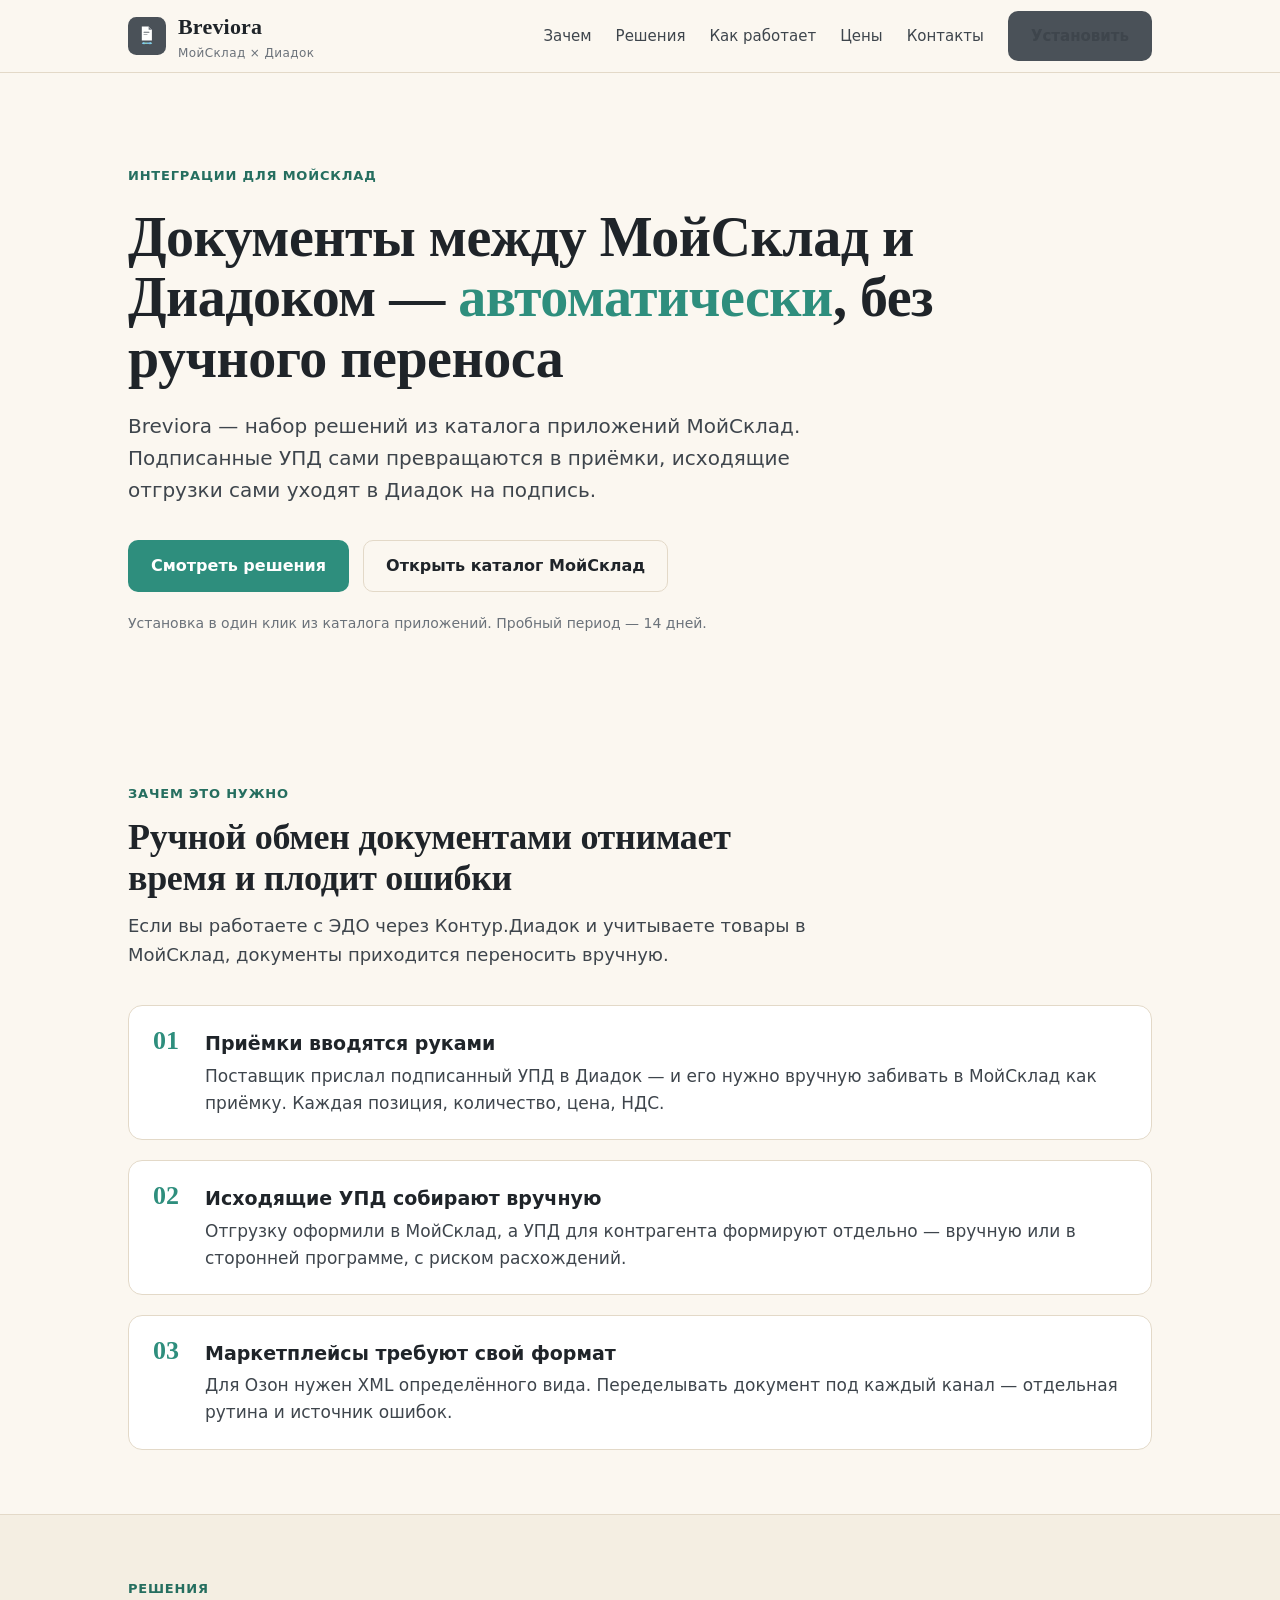
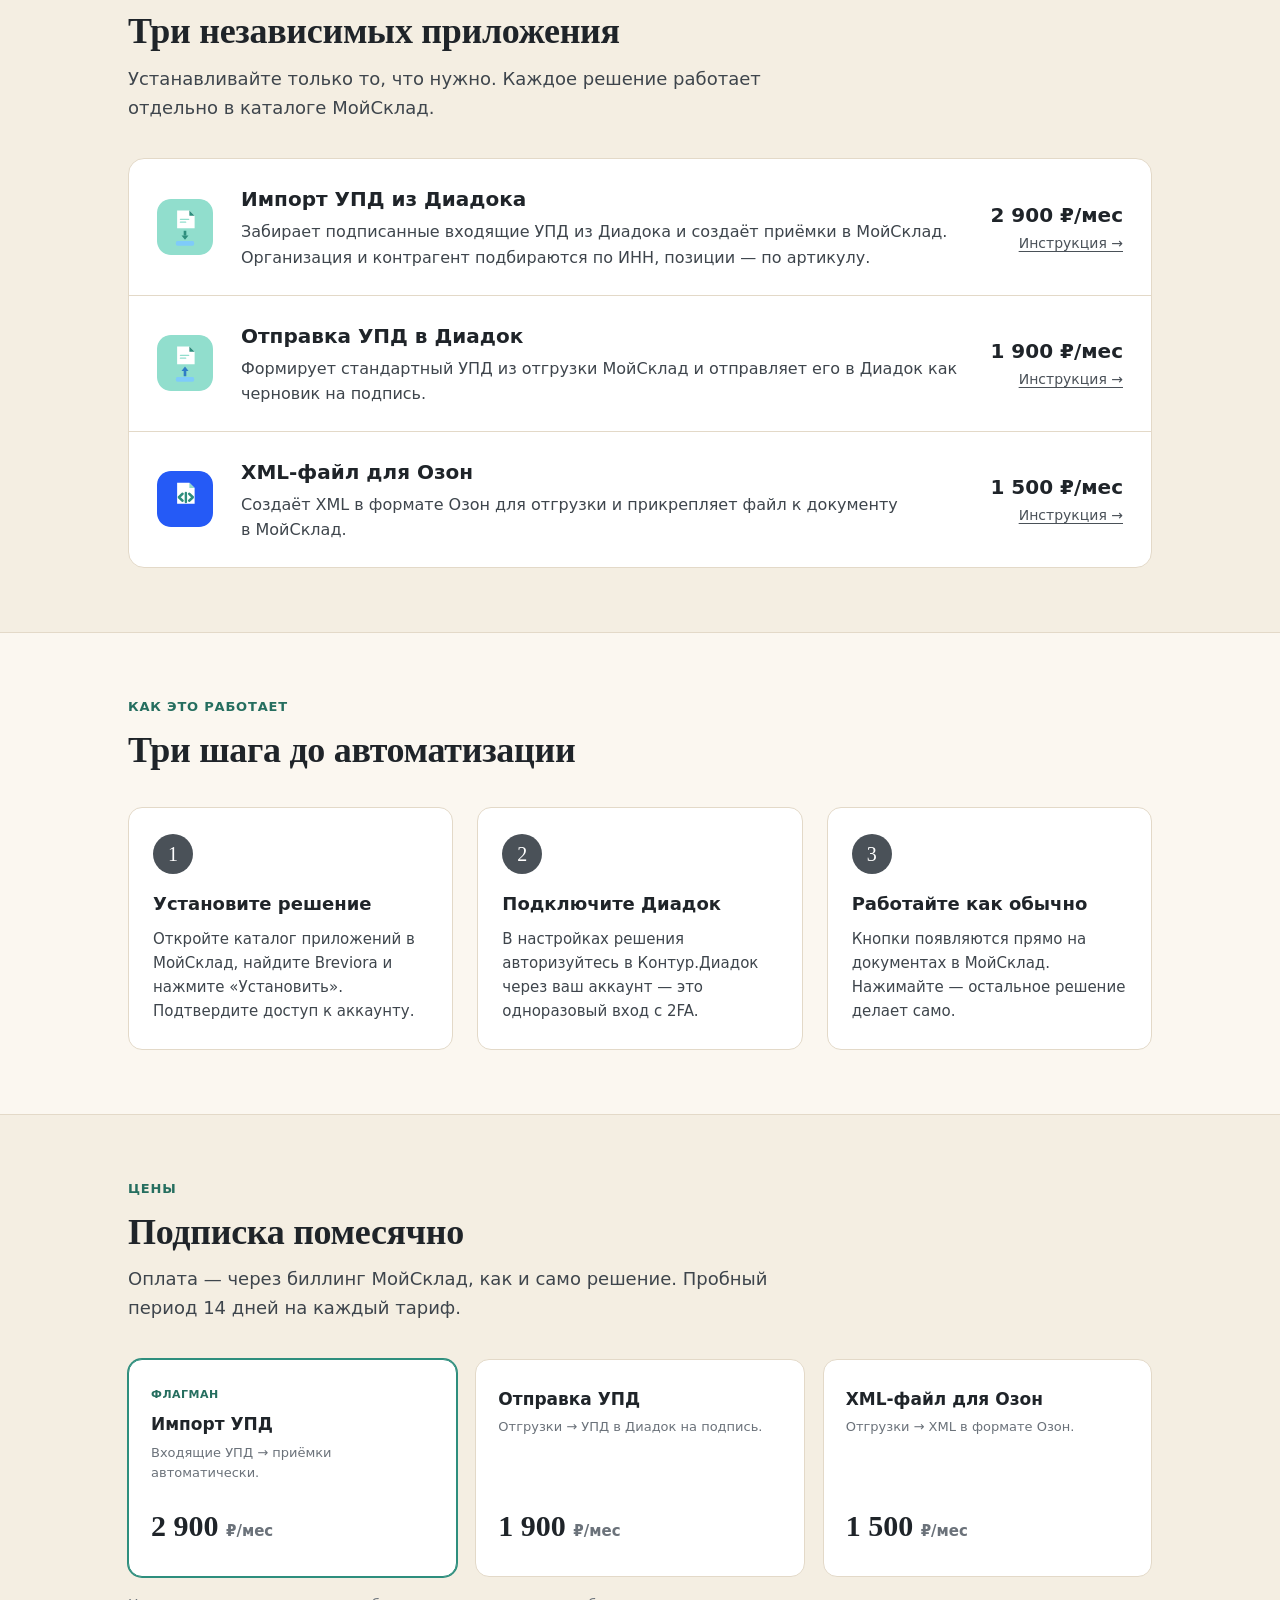
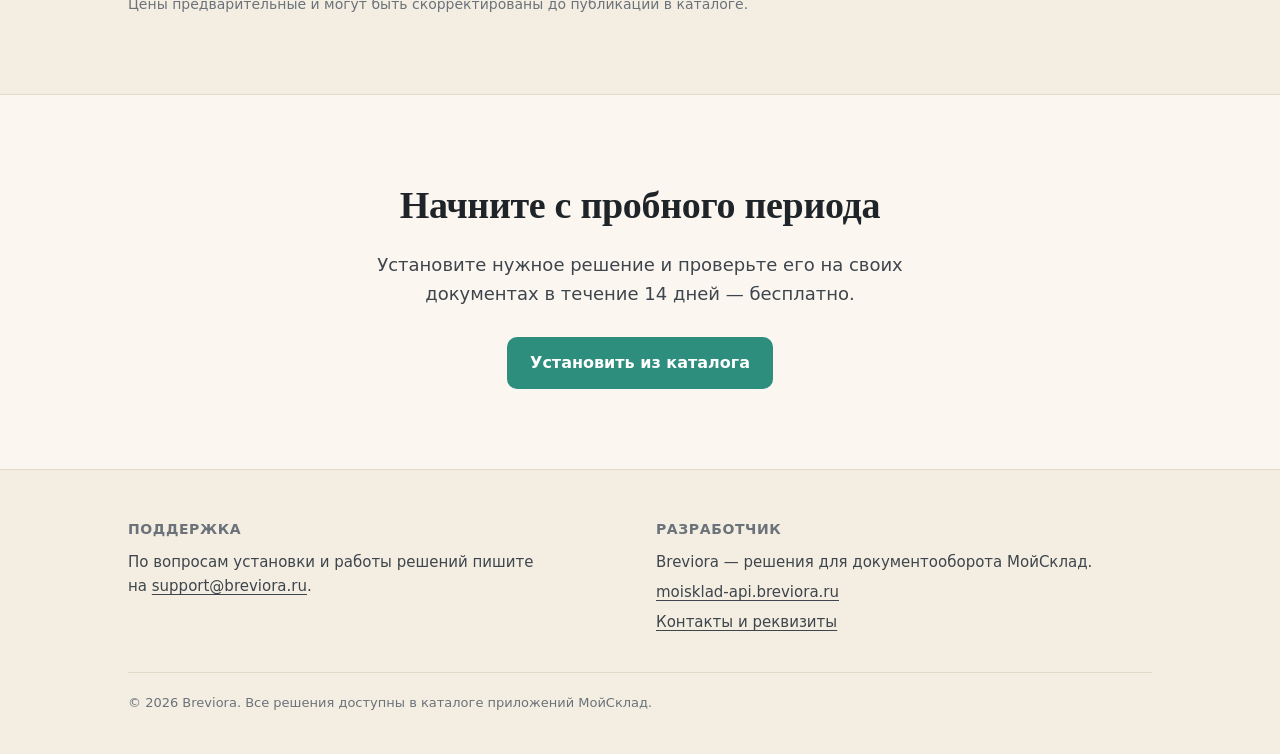
==== index.html @ 0f3a480b "Add requisites page and link from main site Single-page Breviora site gains /requisites.html with fu" ====
<!DOCTYPE html>
<html lang="ru">
<head>
  <meta charset="UTF-8">
  <meta name="viewport" content="width=device-width, initial-scale=1.0">
  <title>Breviora — обмен документами между МойСклад и Диадок</title>
  <meta name="description" content="Breviora автоматизирует обмен документами между МойСклад и Контур.Диадок: импорт УПД из Диадока, отправка УПД на подпись, формирование XML-файлов для Озон.">
  <link rel="stylesheet" href="styles.css">
  <link rel="icon" href="assets/brand/breviora-mark.svg" type="image/svg+xml">
</head>
<body>

<header class="site">
  <div class="wrap">
    <a class="brand" href="/">
      <img src="assets/brand/breviora-mark.svg" alt="Breviora">
      <span>
        <span class="name">Breviora</span>
        <span class="sub">МойСклад × Диадок</span>
      </span>
    </a>
    <nav class="site">
      <a href="#problem">Зачем</a>
      <a href="#solutions">Решения</a>
      <a href="#how">Как работает</a>
      <a href="#pricing">Цены</a>
      <a href="requisites.html">Контакты</a>
      <a class="btn btn-primary" href="#install">Установить</a>
    </nav>
  </div>
</header>

<section class="hero">
  <div class="wrap">
    <span class="eyebrow">Интеграции для МойСклад</span>
    <h1>Документы между МойСклад и Диадоком — <em>автоматически</em>, без ручного переноса</h1>
    <p class="lede">Breviora — набор решений из каталога приложений МойСклад. Подписанные УПД сами превращаются в приёмки, исходящие отгрузки сами уходят в Диадок на подпись.</p>
    <div class="actions">
      <a class="btn btn-accent" href="#solutions">Смотреть решения</a>
      <a class="btn btn-ghost" href="https://online.moysklad.ru/app/">Открыть каталог МойСклад</a>
    </div>
    <p class="note">Установка в один клик из каталога приложений. Пробный период — 14 дней.</p>
  </div>
</section>

<section id="problem">
  <div class="wrap">
    <div class="section-head">
      <div class="kicker">Зачем это нужно</div>
      <h2>Ручной обмен документами отнимает время и плодит ошибки</h2>
      <p>Если вы работаете с ЭДО через Контур.Диадок и учитываете товары в МойСклад, документы приходится переносить вручную.</p>
    </div>
    <div class="problem-list">
      <div class="item">
        <div class="num">01</div>
        <div>
          <h3>Приёмки вводятся руками</h3>
          <p>Поставщик прислал подписанный УПД в Диадок — и его нужно вручную забивать в МойСклад как приёмку. Каждая позиция, количество, цена, НДС.</p>
        </div>
      </div>
      <div class="item">
        <div class="num">02</div>
        <div>
          <h3>Исходящие УПД собирают вручную</h3>
          <p>Отгрузку оформили в МойСклад, а УПД для контрагента формируют отдельно — вручную или в сторонней программе, с риском расхождений.</p>
        </div>
      </div>
      <div class="item">
        <div class="num">03</div>
        <div>
          <h3>Маркетплейсы требуют свой формат</h3>
          <p>Для Озон нужен XML определённого вида. Переделывать документ под каждый канал — отдельная рутина и источник ошибок.</p>
        </div>
      </div>
    </div>
  </div>
</section>

<section class="alt" id="solutions">
  <div class="wrap">
    <div class="section-head">
      <div class="kicker">Решения</div>
      <h2>Три независимых приложения</h2>
      <p>Устанавливайте только то, что нужно. Каждое решение работает отдельно в каталоге МойСклад.</p>
    </div>
    <div class="solutions">
      <div class="solution">
        <div class="glyph"><img src="assets/brand/icon-import.svg" alt=""></div>
        <div class="body">
          <h3>Импорт УПД из Диадока</h3>
          <p>Забирает подписанные входящие УПД из Диадока и создаёт приёмки в МойСклад. Организация и контрагент подбираются по ИНН, позиции — по артикулу.</p>
        </div>
        <div class="price"><strong>2 900 ₽/мес</strong><a href="instructions/import.html">Инструкция →</a></div>
      </div>
      <div class="solution">
        <div class="glyph"><img src="assets/brand/icon-push.svg" alt=""></div>
        <div class="body">
          <h3>Отправка УПД в Диадок</h3>
          <p>Формирует стандартный УПД из отгрузки МойСклад и отправляет его в Диадок как черновик на подпись.</p>
        </div>
        <div class="price"><strong>1 900 ₽/мес</strong><a href="instructions/push.html">Инструкция →</a></div>
      </div>
      <div class="solution">
        <div class="glyph"><img src="assets/brand/icon-xml.svg" alt=""></div>
        <div class="body">
          <h3>XML-файл для Озон</h3>
          <p>Создаёт XML в формате Озон для отгрузки и прикрепляет файл к документу в МойСклад.</p>
        </div>
        <div class="price"><strong>1 500 ₽/мес</strong><a href="instructions/xml.html">Инструкция →</a></div>
      </div>
    </div>
  </div>
</section>

<section id="how">
  <div class="wrap">
    <div class="section-head">
      <div class="kicker">Как это работает</div>
      <h2>Три шага до автоматизации</h2>
    </div>
    <div class="steps">
      <div class="step">
        <span class="n">1</span>
        <h3>Установите решение</h3>
        <p>Откройте каталог приложений в МойСклад, найдите Breviora и нажмите «Установить». Подтвердите доступ к аккаунту.</p>
      </div>
      <div class="step">
        <span class="n">2</span>
        <h3>Подключите Диадок</h3>
        <p>В настройках решения авторизуйтесь в Контур.Диадок через ваш аккаунт — это одноразовый вход с 2FA.</p>
      </div>
      <div class="step">
        <span class="n">3</span>
        <h3>Работайте как обычно</h3>
        <p>Кнопки появляются прямо на документах в МойСклад. Нажимайте — остальное решение делает само.</p>
      </div>
    </div>
  </div>
</section>

<section class="alt" id="pricing">
  <div class="wrap">
    <div class="section-head">
      <div class="kicker">Цены</div>
      <h2>Подписка помесячно</h2>
      <p>Оплата — через биллинг МойСклад, как и само решение. Пробный период 14 дней на каждый тариф.</p>
    </div>
    <div class="pricing">
      <div class="plan highlight">
        <span class="flag">Флагман</span>
        <div class="pname">Импорт УПД</div>
        <p class="pdesc">Входящие УПД → приёмки автоматически.</p>
        <div class="pcost">2 900 <span>₽/мес</span></div>
      </div>
      <div class="plan">
        <div class="pname">Отправка УПД</div>
        <p class="pdesc">Отгрузки → УПД в Диадок на подпись.</p>
        <div class="pcost">1 900 <span>₽/мес</span></div>
      </div>
      <div class="plan">
        <div class="pname">XML-файл для Озон</div>
        <p class="pdesc">Отгрузки → XML в формате Озон.</p>
        <div class="pcost">1 500 <span>₽/мес</span></div>
      </div>
    </div>
    <p class="pricing-note">Цены предварительные и могут быть скорректированы до публикации в каталоге.</p>
  </div>
</section>

<section class="cta" id="install">
  <div class="wrap">
    <h2>Начните с пробного периода</h2>
    <p>Установите нужное решение и проверьте его на своих документах в течение 14 дней — бесплатно.</p>
    <a class="btn btn-accent" href="https://online.moysklad.ru/app/">Установить из каталога</a>
  </div>
</section>

<footer class="site">
  <div class="wrap">
    <div>
      <h4>Поддержка</h4>
      <p>По вопросам установки и работы решений пишите на <a href="mailto:support@breviora.ru">support@breviora.ru</a>.</p>
    </div>
    <div>
      <h4>Разработчик</h4>
      <p>Breviora — решения для документооборота МойСклад.</p>
      <p><a href="https://moisklad-api.breviora.ru">moisklad-api.breviora.ru</a></p>
      <p><a href="requisites.html">Контакты и реквизиты</a></p>
    </div>
    <div class="copyright">© 2026 Breviora. Все решения доступны в каталоге приложений МойСклад.</div>
  </div>
</footer>

</body>
</html>
---- styles.css ----
:root {
  --paper: #FBF7F0;
  --paper-2: #F4EEE2;
  --ink: #1F2429;
  --ink-soft: #3E454C;
  --muted: #6B727A;
  --brand: #4A5158;
  --brand-dark: #33383E;
  --accent: #2E8E7D;
  --accent-dark: #256E5F;
  --border: #E3D9C8;
  --white: #FFFFFF;

  --font-display: "Iowan Old Style", "Source Serif 4", Georgia, "Times New Roman", serif;
  --font-body: -apple-system, BlinkMacSystemFont, "Segoe UI", "Inter", system-ui, sans-serif;

  --maxw: 1080px;
}

* { box-sizing: border-box; }

html { scroll-behavior: smooth; }

body {
  margin: 0;
  background: var(--paper);
  color: var(--ink);
  font-family: var(--font-body);
  font-size: 17px;
  line-height: 1.6;
  -webkit-font-smoothing: antialiased;
  text-wrap: pretty;
}

a { color: var(--brand); text-decoration-thickness: 1px; text-underline-offset: 3px; }
a:hover { color: var(--brand-dark); }

.wrap { max-width: var(--maxw); margin: 0 auto; padding: 0 28px; }

/* ---------- header ---------- */
header.site {
  border-bottom: 1px solid var(--border);
  background: var(--paper);
  position: sticky; top: 0; z-index: 10;
}
header.site .wrap {
  display: flex; align-items: center; justify-content: space-between;
  height: 72px;
}
.brand { display: flex; align-items: center; gap: 12px; text-decoration: none; color: var(--ink); }
.brand img { width: 38px; height: 38px; }
.brand .name { font-family: var(--font-display); font-size: 22px; font-weight: 600; letter-spacing: 0.2px; }
.brand .sub { display: block; font-family: var(--font-body); font-size: 12px; color: var(--muted); letter-spacing: 0.4px; }
nav.site { display: flex; align-items: center; gap: 24px; }
nav.site a { color: var(--ink-soft); text-decoration: none; font-size: 15px; }
nav.site a:hover { color: var(--brand); }

/* ---------- buttons ---------- */
.btn {
  display: inline-flex; align-items: center; gap: 8px;
  padding: 12px 22px; border-radius: 10px;
  font-size: 16px; font-weight: 600; text-decoration: none; cursor: pointer;
  border: 1px solid transparent; transition: background 0.15s, color 0.15s, border-color 0.15s;
}
.btn-primary { background: var(--brand); color: #fff; }
.btn-primary:hover { background: var(--brand-dark); color: #fff; }
.btn-ghost { background: transparent; color: var(--ink); border-color: var(--border); }
.btn-ghost:hover { border-color: var(--brand); color: var(--brand); }
.btn-accent { background: var(--accent); color: #fff; }
.btn-accent:hover { background: var(--accent-dark); color: #fff; }

/* ---------- hero ---------- */
.hero { padding: 88px 0 72px; }
.hero .eyebrow {
  display: inline-block; font-size: 13px; font-weight: 600; letter-spacing: 0.8px;
  text-transform: uppercase; color: var(--accent-dark); margin-bottom: 20px;
}
.hero h1 {
  font-family: var(--font-display); font-size: 56px; line-height: 1.08;
  font-weight: 600; margin: 0 0 22px; max-width: 15em; letter-spacing: -0.5px;
}
.hero h1 em { font-style: normal; color: var(--accent); }
.hero .lede { font-size: 20px; color: var(--ink-soft); max-width: 34em; margin: 0 0 34px; }
.hero .actions { display: flex; gap: 14px; flex-wrap: wrap; }
.hero .note { margin-top: 20px; font-size: 14px; color: var(--muted); }

/* ---------- section scaffolding ---------- */
section { padding: 64px 0; }
section.alt { background: var(--paper-2); border-top: 1px solid var(--border); border-bottom: 1px solid var(--border); }
.section-head { max-width: 40em; margin-bottom: 36px; }
.kicker {
  font-size: 13px; font-weight: 600; letter-spacing: 0.8px; text-transform: uppercase;
  color: var(--accent-dark); margin-bottom: 12px;
}
.section-head h2 { font-family: var(--font-display); font-size: 36px; line-height: 1.15; font-weight: 600; margin: 0 0 12px; letter-spacing: -0.3px; }
.section-head p { color: var(--ink-soft); font-size: 18px; margin: 0; }

/* ---------- problem list ---------- */
.problem-list { display: grid; gap: 20px; }
.problem-list .item {
  display: flex; gap: 18px; padding: 22px 24px; background: var(--white);
  border: 1px solid var(--border); border-radius: 14px;
}
.problem-list .num {
  font-family: var(--font-display); font-size: 26px; color: var(--accent);
  line-height: 1; min-width: 34px; font-weight: 600;
}
.problem-list h3 { margin: 0 0 4px; font-size: 19px; }
.problem-list p { margin: 0; color: var(--ink-soft); }

/* ---------- solutions ---------- */
.solutions { display: grid; gap: 0; border: 1px solid var(--border); border-radius: 16px; overflow: hidden; background: var(--white); }
.solution {
  display: grid; grid-template-columns: 64px 1fr auto; gap: 20px; align-items: center;
  padding: 24px 28px; border-bottom: 1px solid var(--border);
}
.solution:last-child { border-bottom: none; }
.solution .glyph { width: 56px; height: 56px; }
.solution .glyph img { width: 100%; height: 100%; border-radius: 14px; }
.solution .body h3 { margin: 0 0 4px; font-size: 20px; }
.solution .body p { margin: 0; color: var(--ink-soft); font-size: 16px; }
.solution .price { text-align: right; font-size: 15px; color: var(--muted); white-space: nowrap; }
.solution .price strong { display: block; font-size: 20px; color: var(--ink); }
.solution .price a { font-size: 14px; }

/* ---------- steps ---------- */
.steps { display: grid; grid-template-columns: repeat(3, 1fr); gap: 24px; }
.step { padding: 26px 24px; background: var(--white); border: 1px solid var(--border); border-radius: 14px; }
.step .n { display: inline-flex; width: 40px; height: 40px; align-items: center; justify-content: center; border-radius: 50%; background: var(--brand); color: #fff; font-family: var(--font-display); font-size: 20px; margin-bottom: 16px; }
.step h3 { margin: 0 0 8px; font-size: 18px; }
.step p { margin: 0; color: var(--ink-soft); font-size: 15px; }

/* ---------- pricing ---------- */
.pricing { display: grid; grid-template-columns: repeat(3, 1fr); gap: 18px; }
.plan { padding: 26px 22px; background: var(--white); border: 1px solid var(--border); border-radius: 14px; display: flex; flex-direction: column; }
.plan.highlight { border-color: var(--accent); box-shadow: 0 0 0 1px var(--accent); }
.plan .pname { font-weight: 600; font-size: 17px; margin-bottom: 4px; }
.plan .pdesc { color: var(--muted); font-size: 13px; margin: 0 0 18px; flex: 1; }
.plan .pcost { font-family: var(--font-display); font-size: 30px; font-weight: 600; }
.plan .pcost span { font-size: 15px; color: var(--muted); font-family: var(--font-body); }
.plan .flag { display: inline-block; font-size: 11px; font-weight: 600; color: var(--accent-dark); text-transform: uppercase; letter-spacing: 0.5px; margin-bottom: 8px; }
.pricing-note { margin-top: 16px; font-size: 14px; color: var(--muted); }

/* ---------- cta ---------- */
.cta { text-align: center; padding: 80px 0; }
.cta h2 { font-family: var(--font-display); font-size: 38px; font-weight: 600; margin: 0 0 16px; letter-spacing: -0.3px; }
.cta p { color: var(--ink-soft); font-size: 18px; max-width: 30em; margin: 0 auto 28px; }

/* ---------- footer ---------- */
footer.site { border-top: 1px solid var(--border); padding: 48px 0 40px; background: var(--paper-2); }
footer.site .wrap { display: grid; grid-template-columns: 1fr 1fr; gap: 32px; }
footer.site h4 { margin: 0 0 10px; font-size: 14px; text-transform: uppercase; letter-spacing: 0.6px; color: var(--muted); }
footer.site p { margin: 0 0 6px; font-size: 15px; color: var(--ink-soft); }
footer.site a { color: var(--ink-soft); }
.copyright { grid-column: 1 / -1; border-top: 1px solid var(--border); padding-top: 20px; font-size: 13px; color: var(--muted); }

/* ---------- responsive ---------- */
@media (max-width: 860px) {
  .hero h1 { font-size: 40px; }
  .steps, .pricing { grid-template-columns: 1fr; }
  .solution { grid-template-columns: 52px 1fr; }
  .solution .price { grid-column: 2; text-align: left; }
  footer.site .wrap { grid-template-columns: 1fr; }
  nav.site a:not(.btn) { display: none; }
}
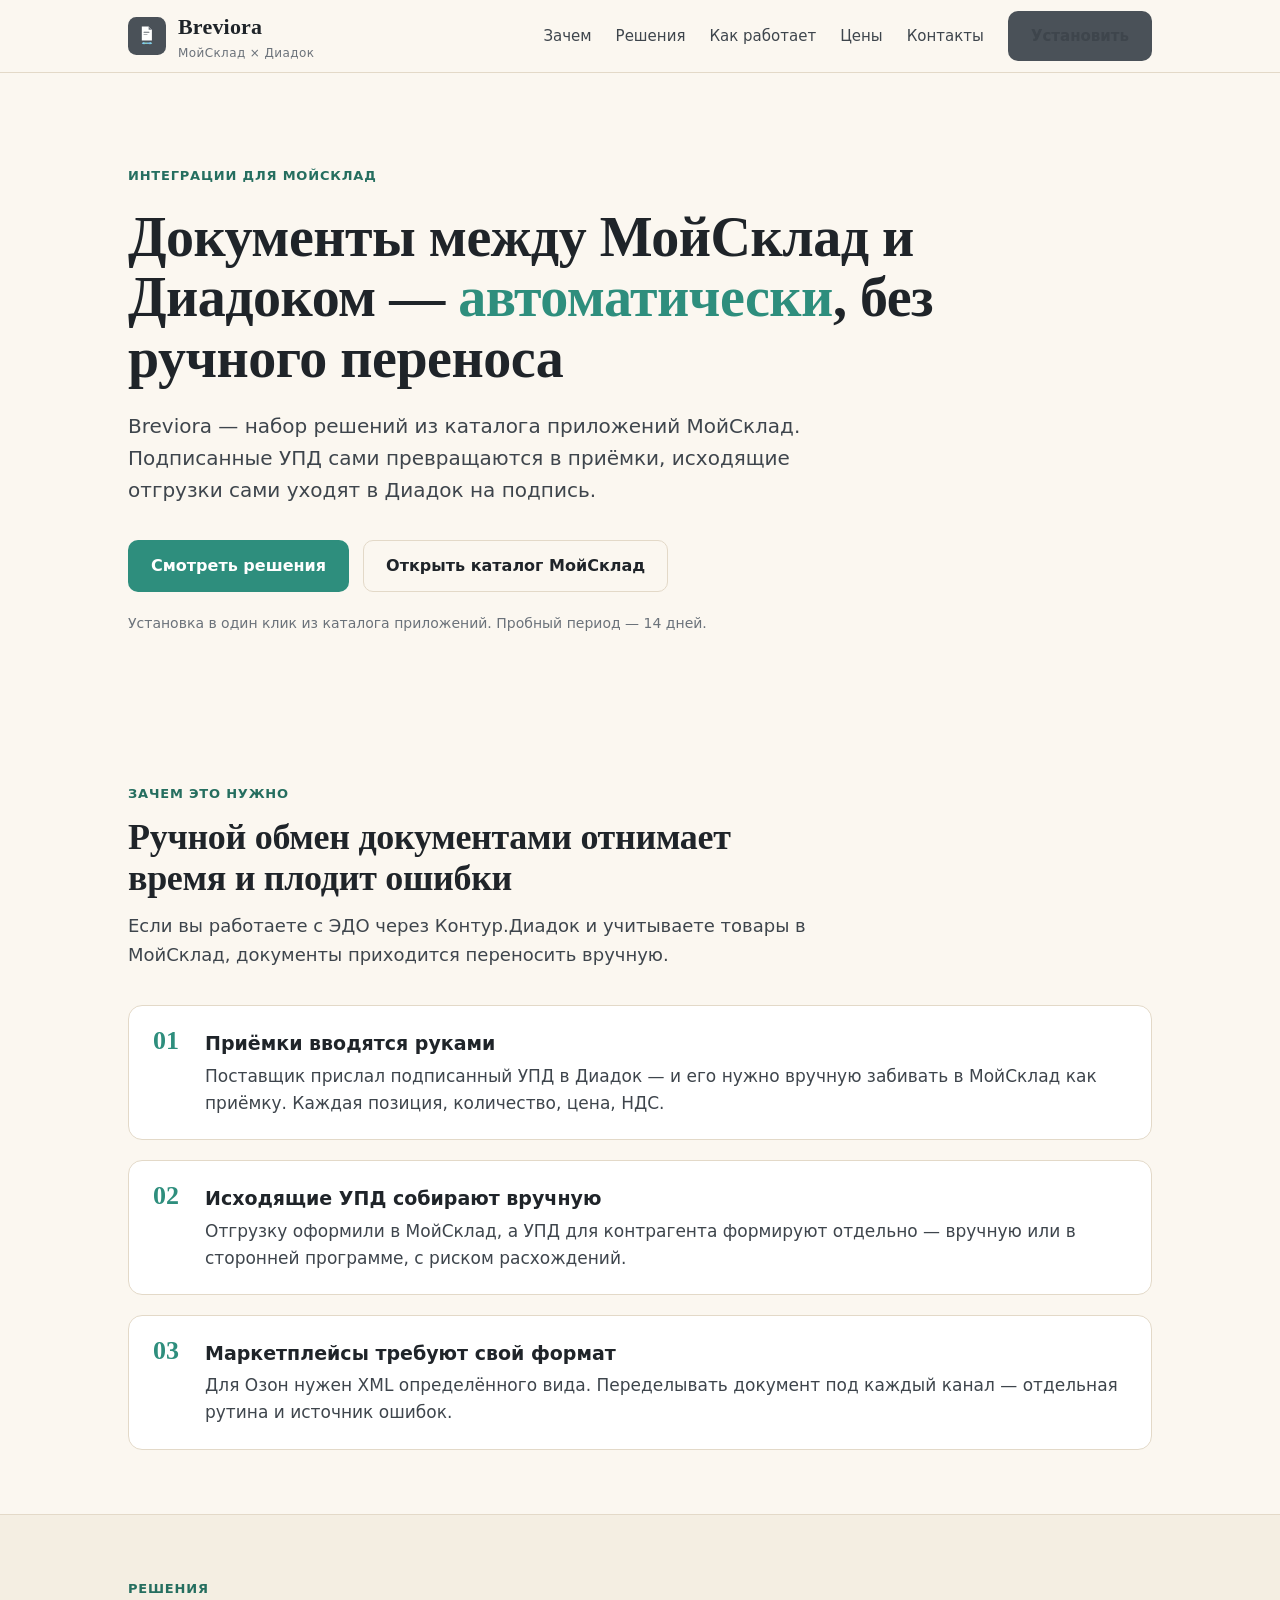
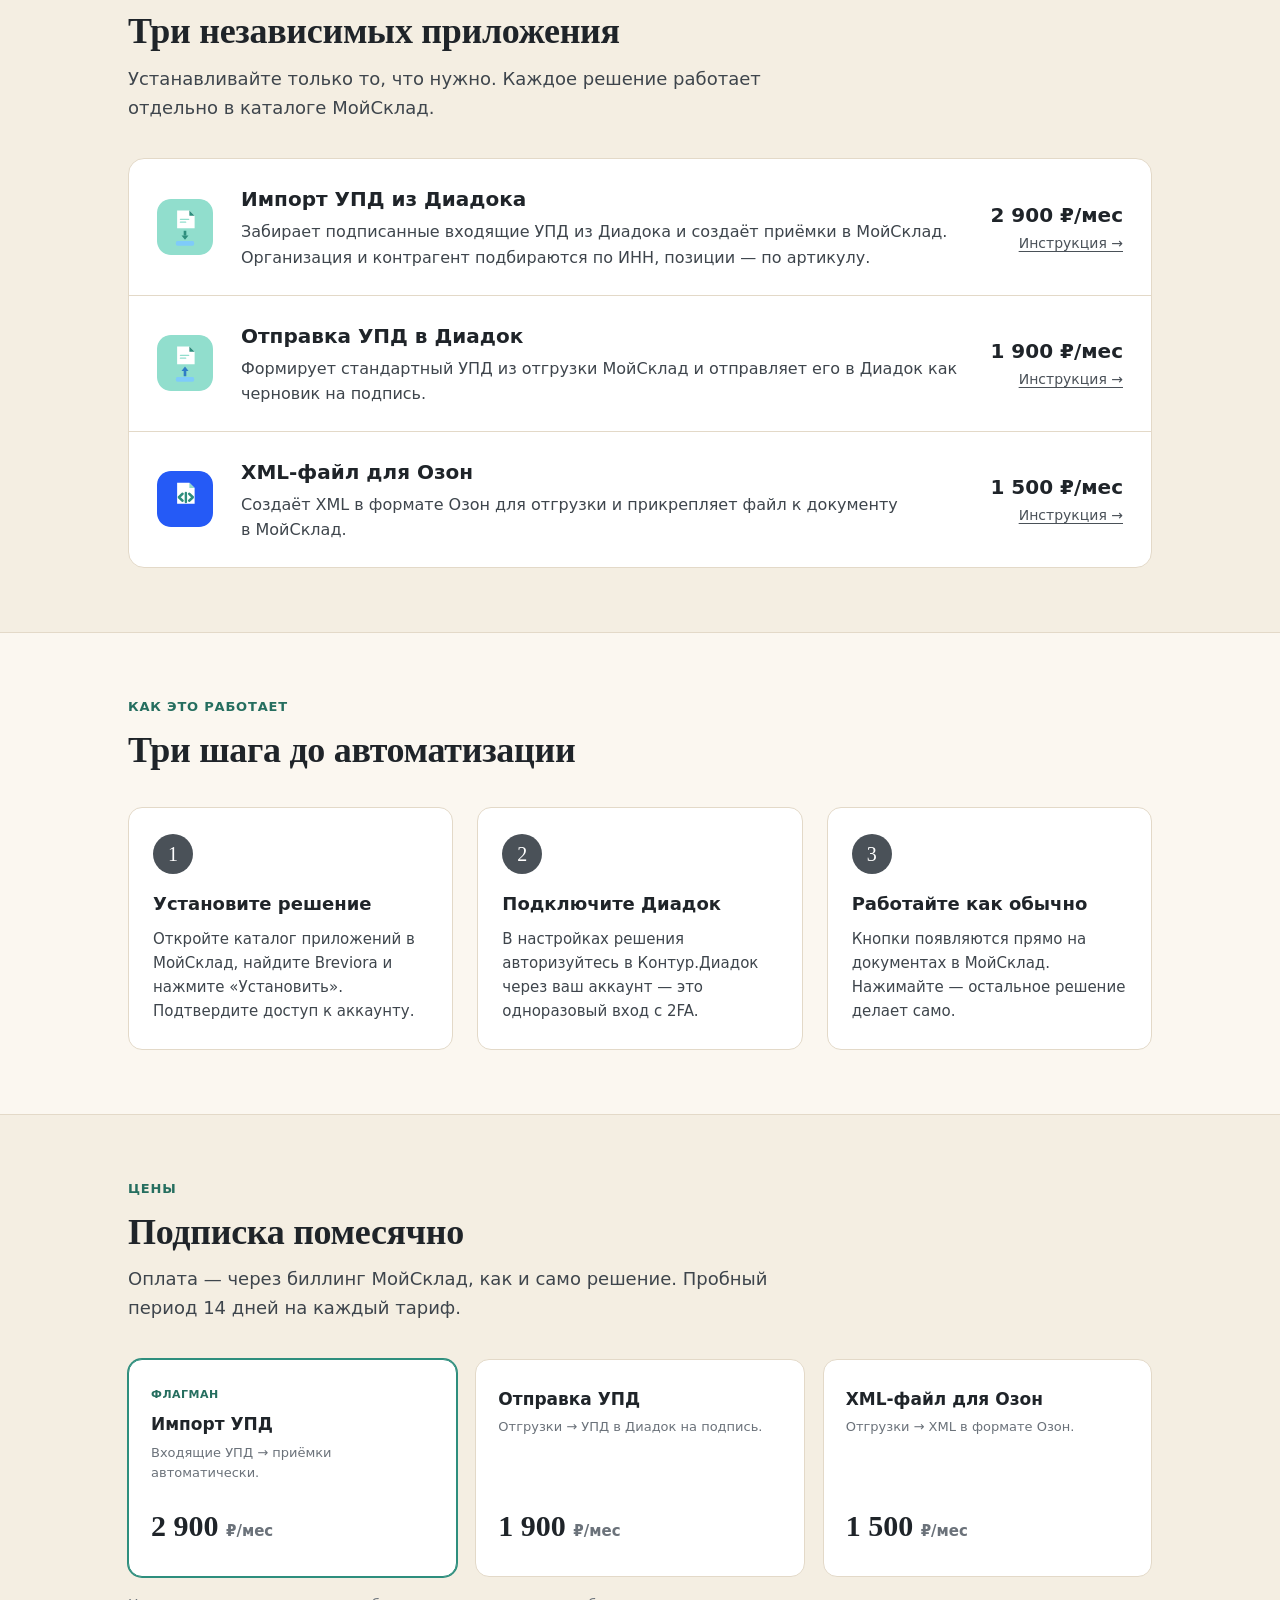
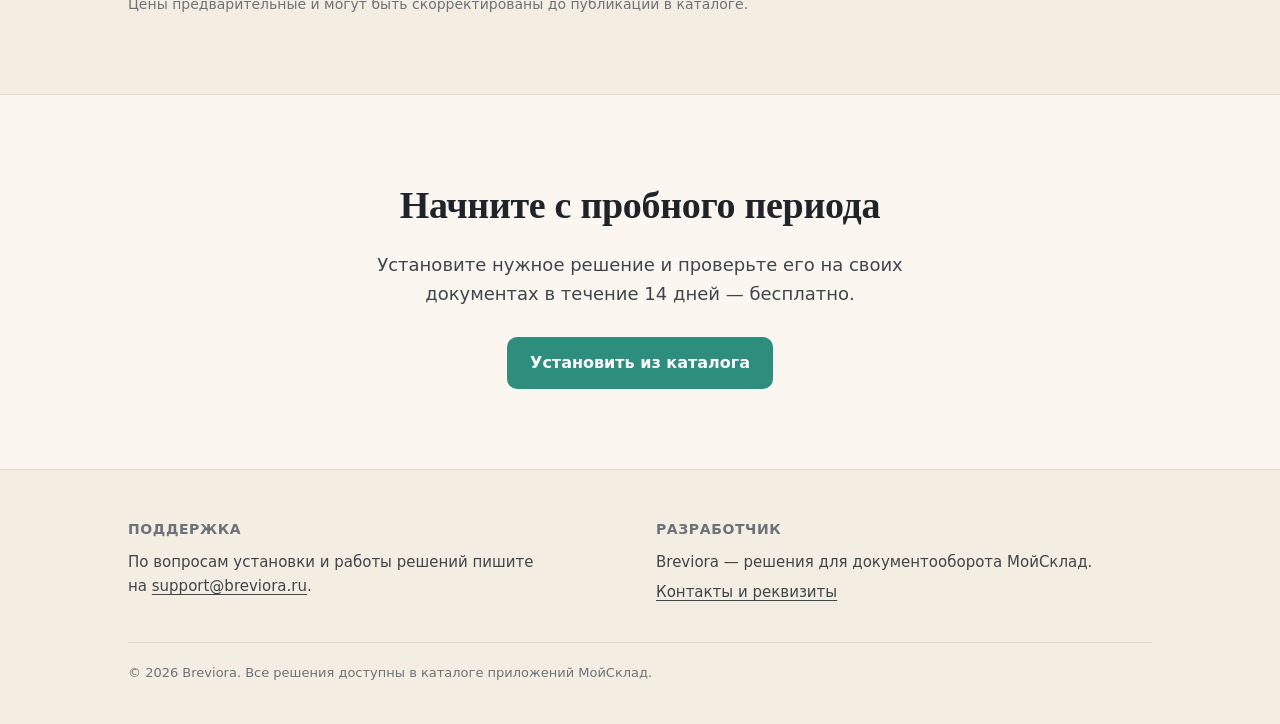
==== commit 6d47c3ec: "Drop moisklad-api.breviora.ru link from footer" ====
--- a/index.html
+++ b/index.html
@@ -184,7 +184,6 @@
     <div>
       <h4>Разработчик</h4>
       <p>Breviora — решения для документооборота МойСклад.</p>
-      <p><a href="https://moisklad-api.breviora.ru">moisklad-api.breviora.ru</a></p>
       <p><a href="requisites.html">Контакты и реквизиты</a></p>
     </div>
     <div class="copyright">© 2026 Breviora. Все решения доступны в каталоге приложений МойСклад.</div>
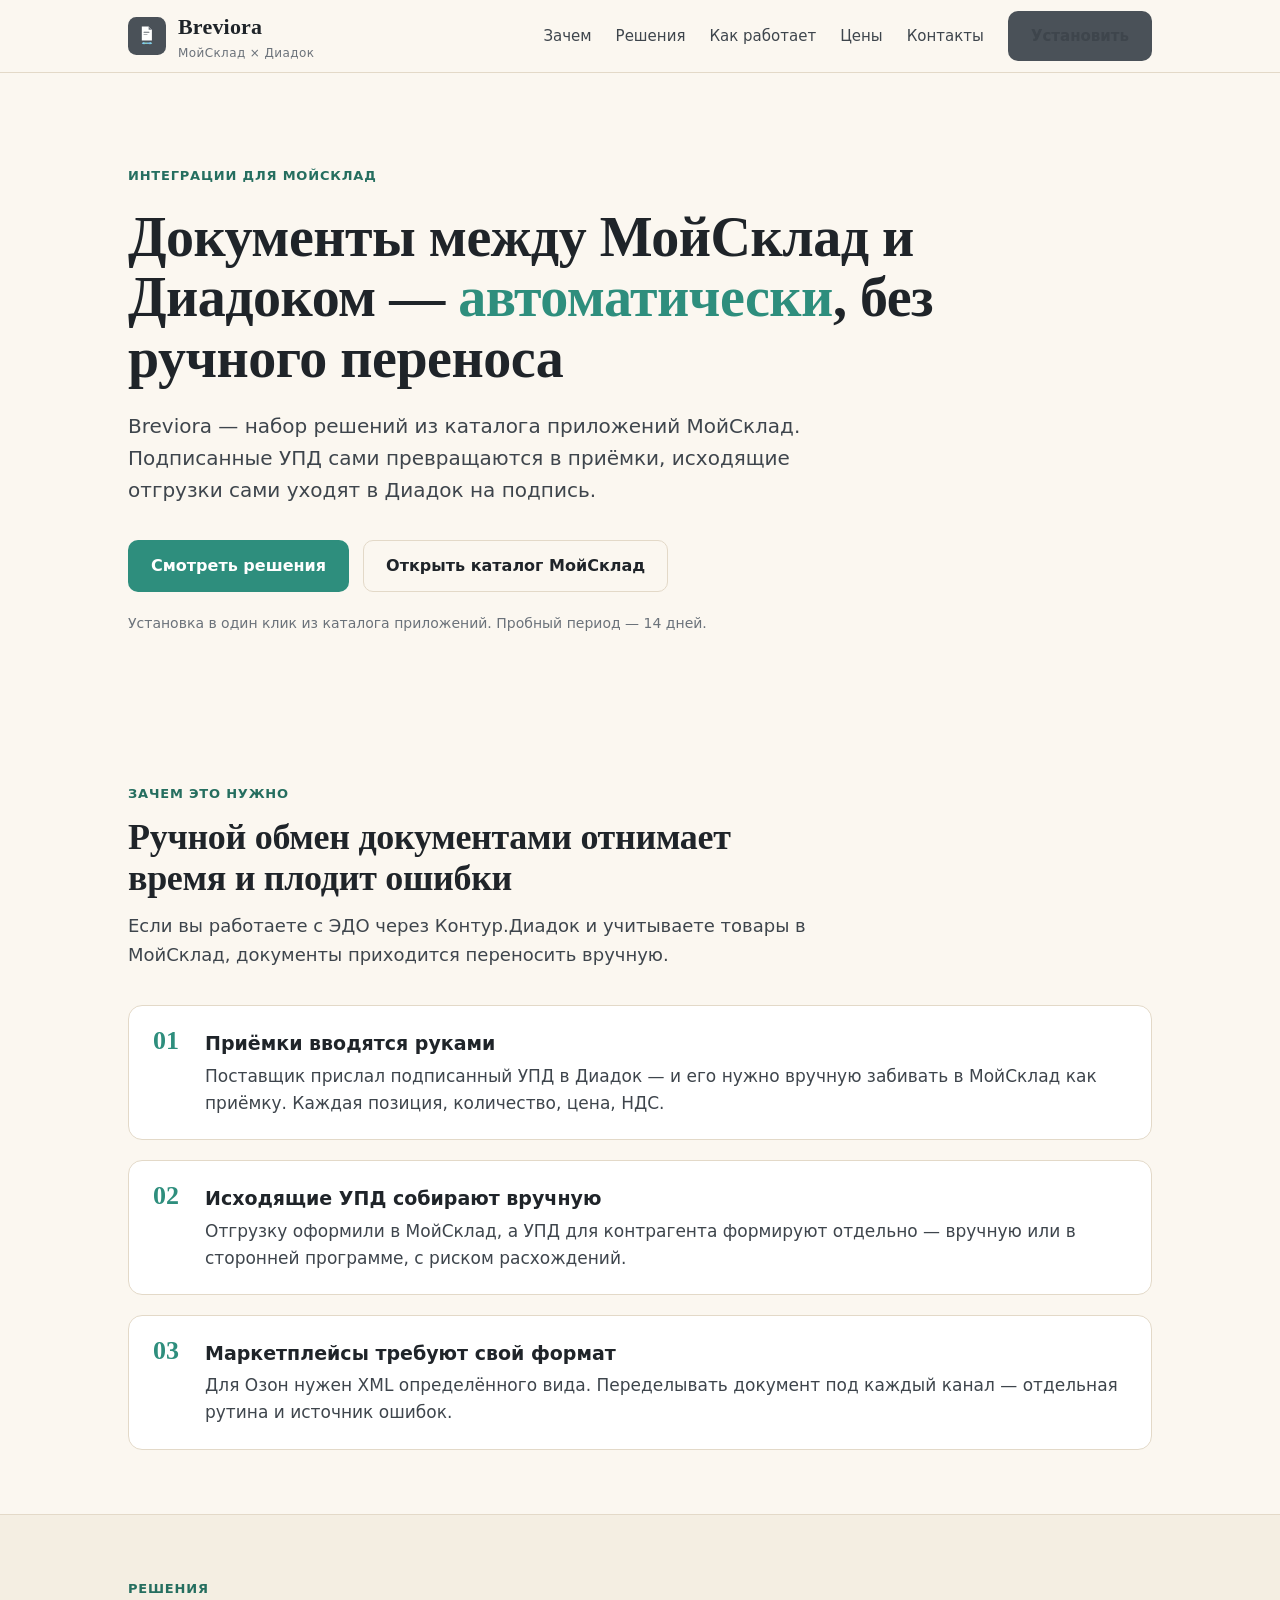
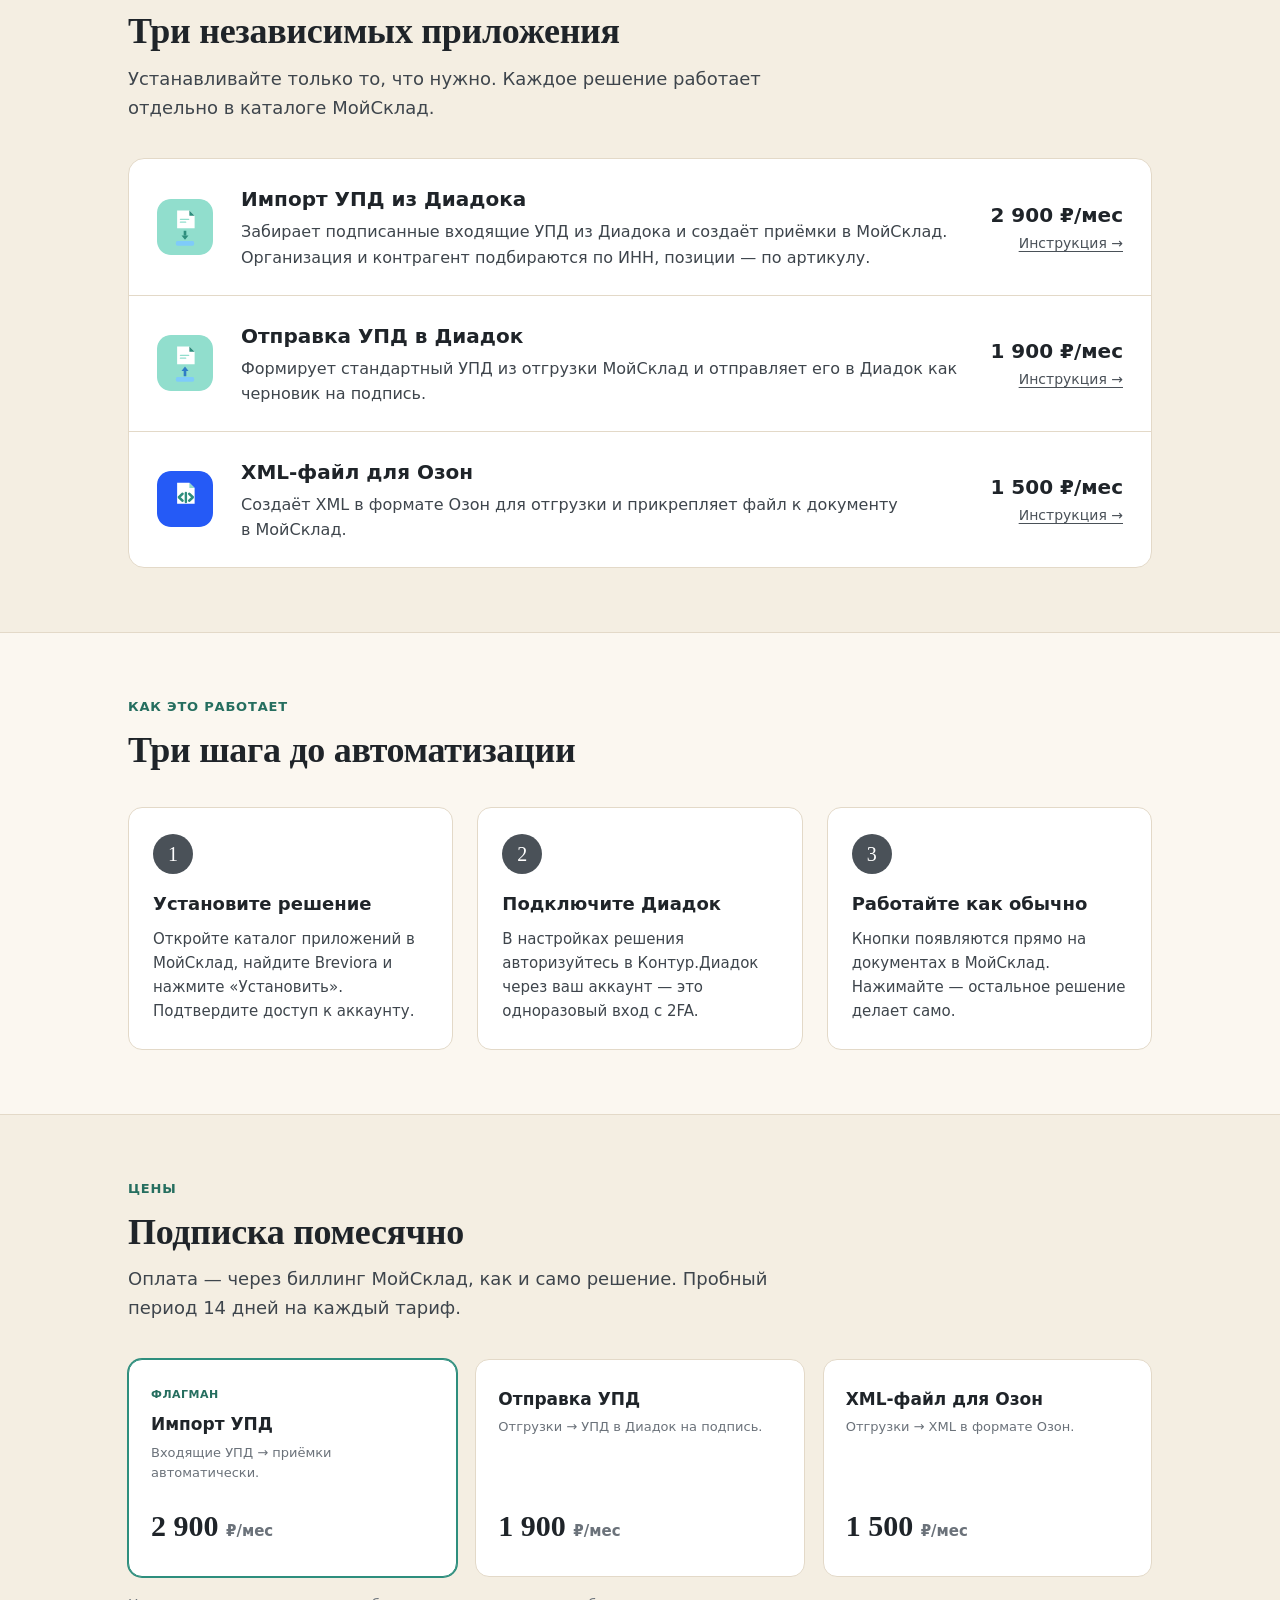
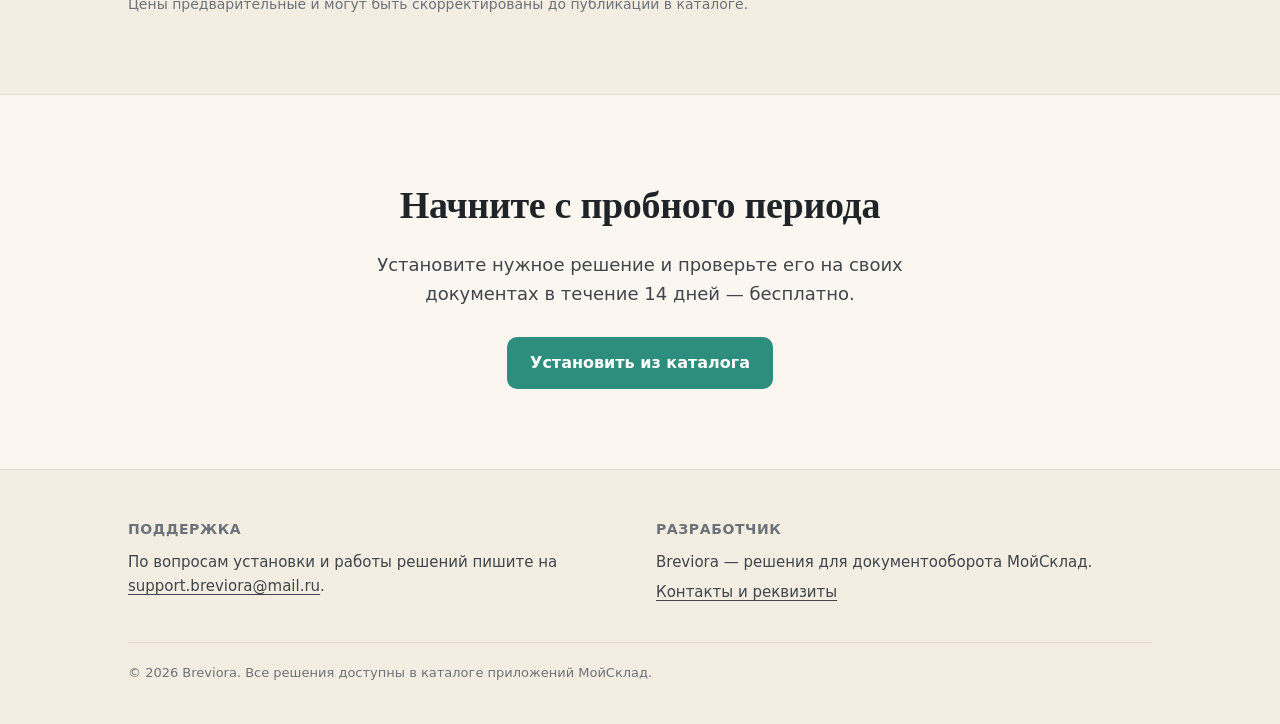
==== commit 97c4d177: "Replace breviora.ru emails with mail.ru addresses" ====
--- a/index.html
+++ b/index.html
@@ -179,7 +179,7 @@
   <div class="wrap">
     <div>
       <h4>Поддержка</h4>
-      <p>По вопросам установки и работы решений пишите на <a href="mailto:support@breviora.ru">support@breviora.ru</a>.</p>
+      <p>По вопросам установки и работы решений пишите на <a href="mailto:support.breviora@mail.ru">support.breviora@mail.ru</a>.</p>
     </div>
     <div>
       <h4>Разработчик</h4>
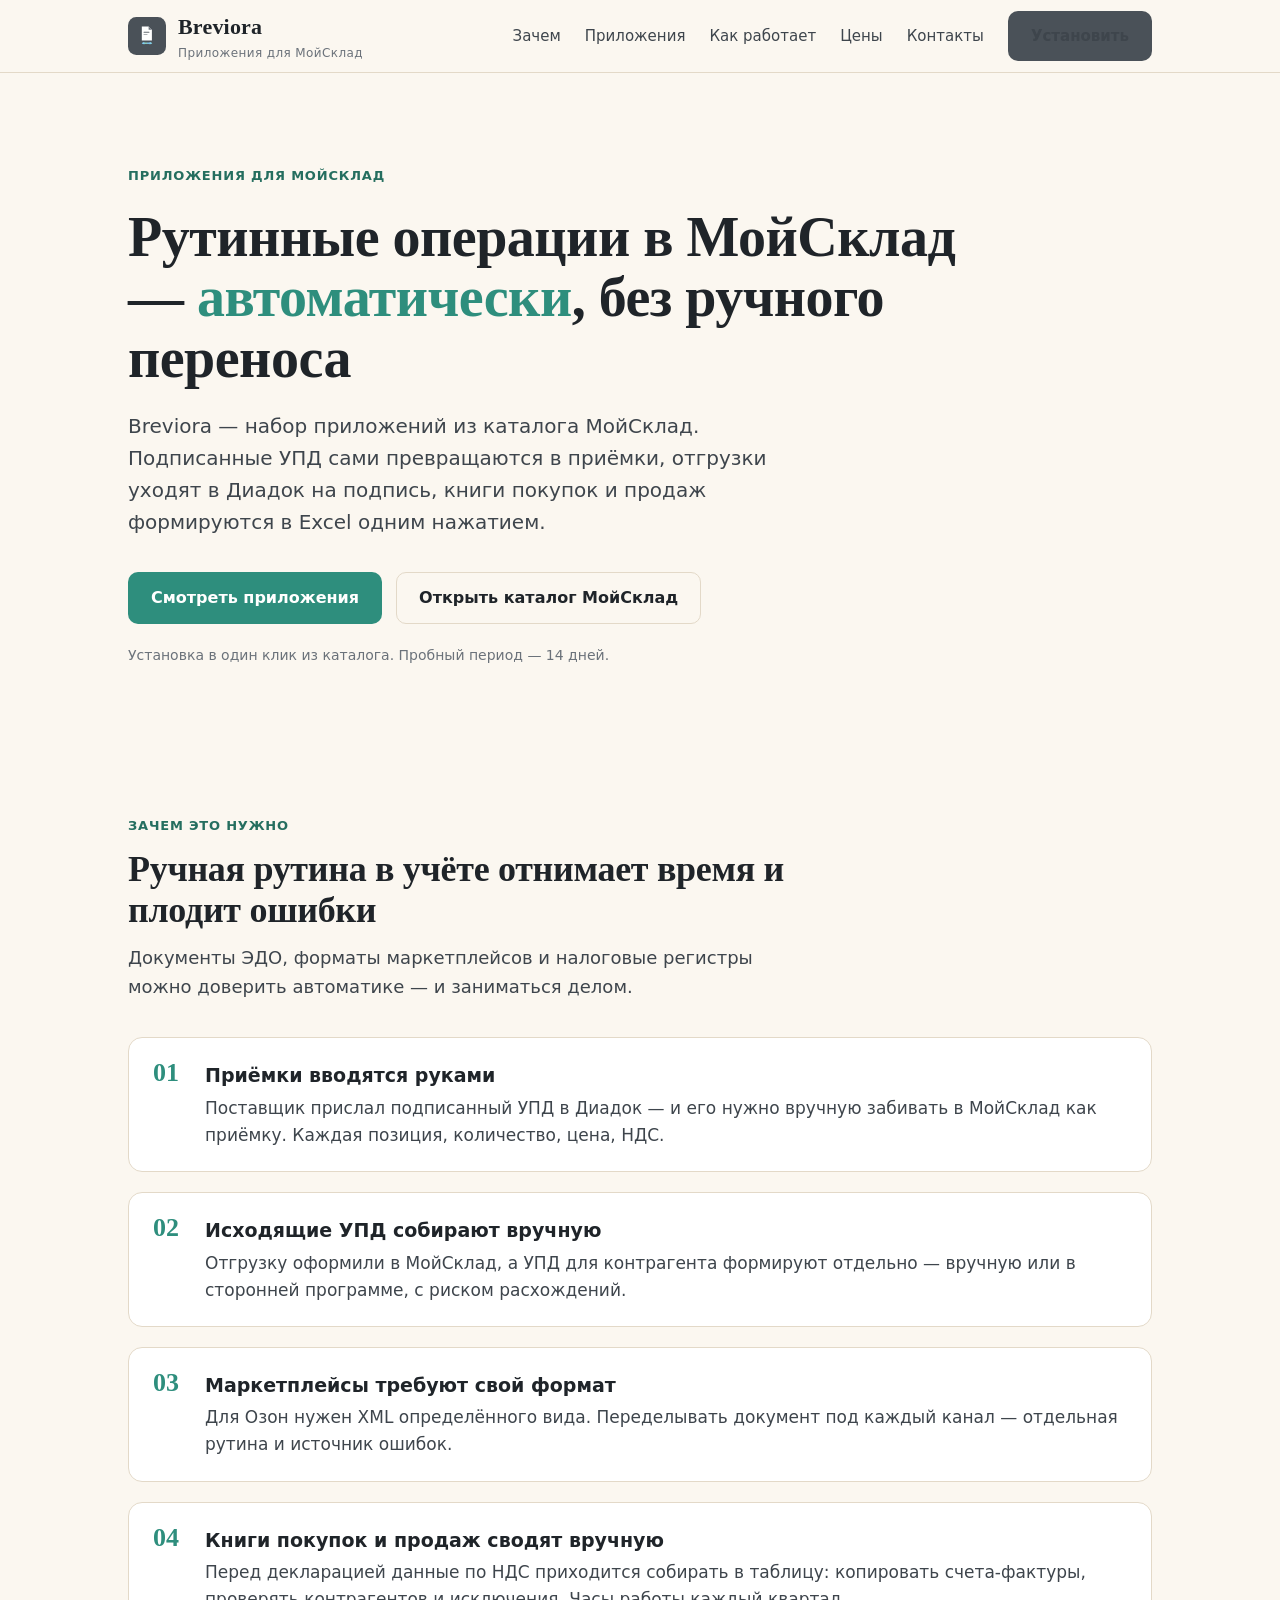
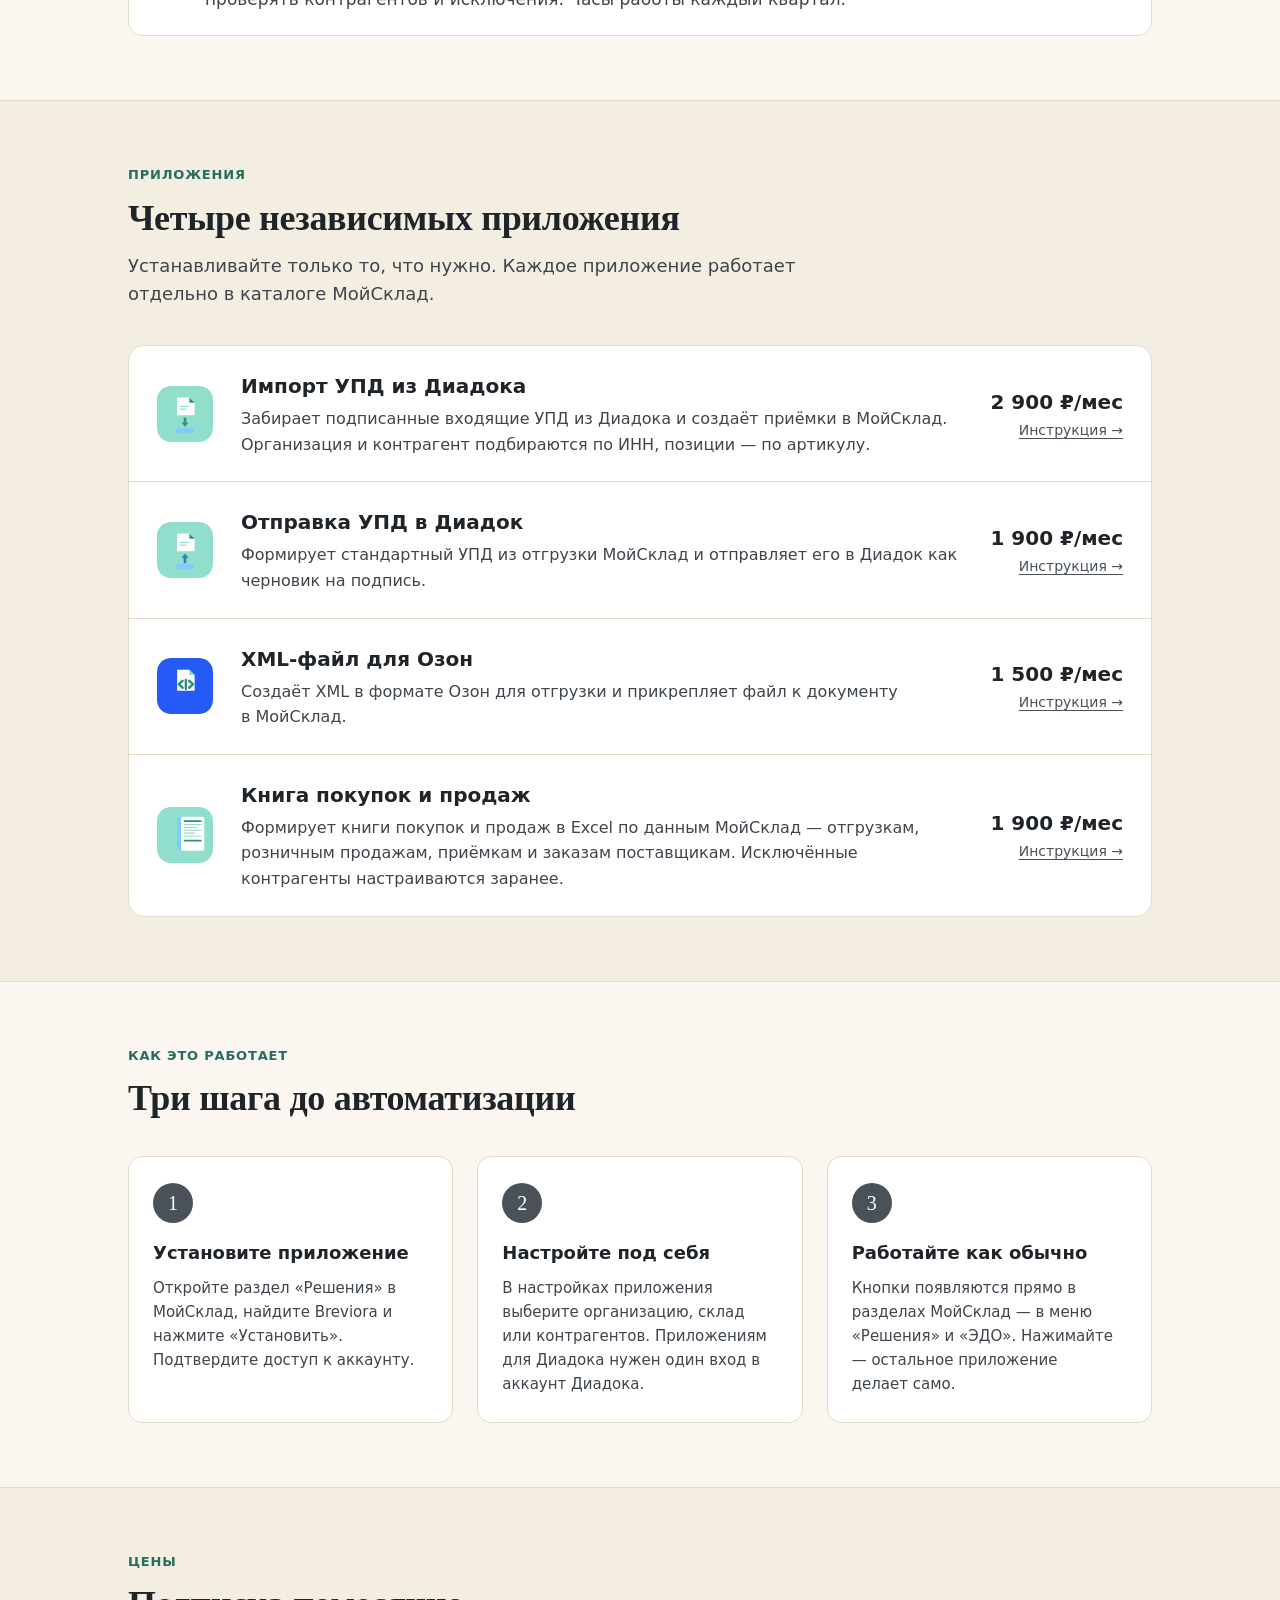
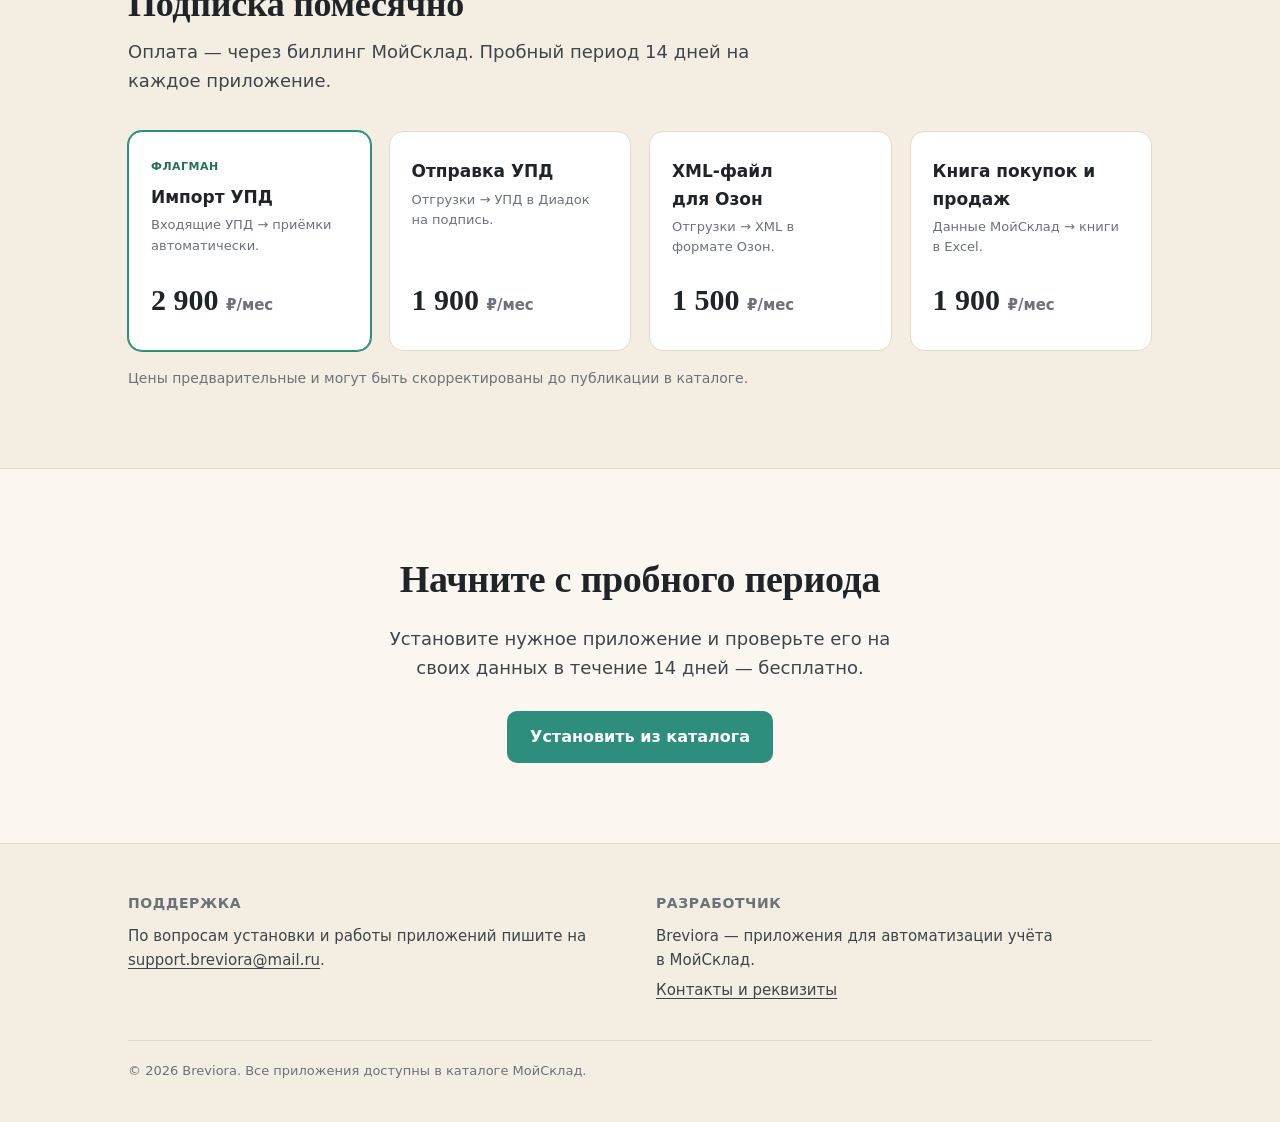
==== commit e2b09aae: "Rebrand site around apps, not Diadoc: 4th app Книга покупок и продаж Landing hero/sections now speak" ====
--- a/index.html
+++ b/index.html
@@ -3,8 +3,8 @@
 <head>
   <meta charset="UTF-8">
   <meta name="viewport" content="width=device-width, initial-scale=1.0">
-  <title>Breviora — обмен документами между МойСклад и Диадок</title>
-  <meta name="description" content="Breviora автоматизирует обмен документами между МойСклад и Контур.Диадок: импорт УПД из Диадока, отправка УПД на подпись, формирование XML-файлов для Озон.">
+  <title>Breviora — приложения для МойСклад: ЭДО с Диадоком, книги покупок и продаж, XML для Озон</title>
+  <meta name="description" content="Breviora — приложения из каталога МойСклад: импорт УПД из Диадока, отправка УПД на подпись, XML-файлы для Озон, книги покупок и продаж в Excel.">
   <link rel="stylesheet" href="styles.css">
   <link rel="icon" href="assets/brand/breviora-mark.svg" type="image/svg+xml">
 </head>
@@ -16,12 +16,12 @@
       <img src="assets/brand/breviora-mark.svg" alt="Breviora">
       <span>
         <span class="name">Breviora</span>
-        <span class="sub">МойСклад × Диадок</span>
+        <span class="sub">Приложения для МойСклад</span>
       </span>
     </a>
     <nav class="site">
       <a href="#problem">Зачем</a>
-      <a href="#solutions">Решения</a>
+      <a href="#solutions">Приложения</a>
       <a href="#how">Как работает</a>
       <a href="#pricing">Цены</a>
       <a href="requisites.html">Контакты</a>
@@ -32,14 +32,14 @@
 
 <section class="hero">
   <div class="wrap">
-    <span class="eyebrow">Интеграции для МойСклад</span>
-    <h1>Документы между МойСклад и Диадоком — <em>автоматически</em>, без ручного переноса</h1>
-    <p class="lede">Breviora — набор решений из каталога приложений МойСклад. Подписанные УПД сами превращаются в приёмки, исходящие отгрузки сами уходят в Диадок на подпись.</p>
+    <span class="eyebrow">Приложения для МойСклад</span>
+    <h1>Рутинные операции в МойСклад — <em>автоматически</em>, без ручного переноса</h1>
+    <p class="lede">Breviora — набор приложений из каталога МойСклад. Подписанные УПД сами превращаются в приёмки, отгрузки уходят в Диадок на подпись, книги покупок и продаж формируются в Excel одним нажатием.</p>
     <div class="actions">
-      <a class="btn btn-accent" href="#solutions">Смотреть решения</a>
+      <a class="btn btn-accent" href="#solutions">Смотреть приложения</a>
       <a class="btn btn-ghost" href="https://online.moysklad.ru/app/">Открыть каталог МойСклад</a>
     </div>
-    <p class="note">Установка в один клик из каталога приложений. Пробный период — 14 дней.</p>
+    <p class="note">Установка в один клик из каталога. Пробный период — 14 дней.</p>
   </div>
 </section>
 
@@ -47,8 +47,8 @@
   <div class="wrap">
     <div class="section-head">
       <div class="kicker">Зачем это нужно</div>
-      <h2>Ручной обмен документами отнимает время и плодит ошибки</h2>
-      <p>Если вы работаете с ЭДО через Контур.Диадок и учитываете товары в МойСклад, документы приходится переносить вручную.</p>
+      <h2>Ручная рутина в учёте отнимает время и плодит ошибки</h2>
+      <p>Документы ЭДО, форматы маркетплейсов и налоговые регистры можно доверить автоматике — и заниматься делом.</p>
     </div>
     <div class="problem-list">
       <div class="item">
@@ -72,6 +72,13 @@
           <p>Для Озон нужен XML определённого вида. Переделывать документ под каждый канал — отдельная рутина и источник ошибок.</p>
         </div>
       </div>
+      <div class="item">
+        <div class="num">04</div>
+        <div>
+          <h3>Книги покупок и продаж сводят вручную</h3>
+          <p>Перед декларацией данные по НДС приходится собирать в таблицу: копировать счета-фактуры, проверять контрагентов и исключения. Часы работы каждый квартал.</p>
+        </div>
+      </div>
     </div>
   </div>
 </section>
@@ -79,9 +86,9 @@
 <section class="alt" id="solutions">
   <div class="wrap">
     <div class="section-head">
-      <div class="kicker">Решения</div>
-      <h2>Три независимых приложения</h2>
-      <p>Устанавливайте только то, что нужно. Каждое решение работает отдельно в каталоге МойСклад.</p>
+      <div class="kicker">Приложения</div>
+      <h2>Четыре независимых приложения</h2>
+      <p>Устанавливайте только то, что нужно. Каждое приложение работает отдельно в каталоге МойСклад.</p>
     </div>
     <div class="solutions">
       <div class="solution">
@@ -107,6 +114,14 @@
           <p>Создаёт XML в формате Озон для отгрузки и прикрепляет файл к документу в МойСклад.</p>
         </div>
         <div class="price"><strong>1 500 ₽/мес</strong><a href="instructions/xml.html">Инструкция →</a></div>
+      </div>
+      <div class="solution">
+        <div class="glyph"><img src="assets/brand/icon-books.svg" alt=""></div>
+        <div class="body">
+          <h3>Книга покупок и продаж</h3>
+          <p>Формирует книги покупок и продаж в Excel по данным МойСклад — отгрузкам, розничным продажам, приёмкам и заказам поставщикам. Исключённые контрагенты настраиваются заранее.</p>
+        </div>
+        <div class="price"><strong>1 900 ₽/мес</strong><a href="instructions/books.html">Инструкция →</a></div>
       </div>
     </div>
   </div>
@@ -121,18 +136,18 @@
     <div class="steps">
       <div class="step">
         <span class="n">1</span>
-        <h3>Установите решение</h3>
-        <p>Откройте каталог приложений в МойСклад, найдите Breviora и нажмите «Установить». Подтвердите доступ к аккаунту.</p>
+        <h3>Установите приложение</h3>
+        <p>Откройте раздел «Решения» в МойСклад, найдите Breviora и нажмите «Установить». Подтвердите доступ к аккаунту.</p>
       </div>
       <div class="step">
         <span class="n">2</span>
-        <h3>Подключите Диадок</h3>
-        <p>В настройках решения авторизуйтесь в Контур.Диадок через ваш аккаунт — это одноразовый вход с 2FA.</p>
+        <h3>Настройте под себя</h3>
+        <p>В настройках приложения выберите организацию, склад или контрагентов. Приложениям для Диадока нужен один вход в аккаунт Диадока.</p>
       </div>
       <div class="step">
         <span class="n">3</span>
         <h3>Работайте как обычно</h3>
-        <p>Кнопки появляются прямо на документах в МойСклад. Нажимайте — остальное решение делает само.</p>
+        <p>Кнопки появляются прямо в разделах МойСклад — в меню «Решения» и «ЭДО». Нажимайте — остальное приложение делает само.</p>
       </div>
     </div>
   </div>
@@ -143,7 +158,7 @@
     <div class="section-head">
       <div class="kicker">Цены</div>
       <h2>Подписка помесячно</h2>
-      <p>Оплата — через биллинг МойСклад, как и само решение. Пробный период 14 дней на каждый тариф.</p>
+      <p>Оплата — через биллинг МойСклад. Пробный период 14 дней на каждое приложение.</p>
     </div>
     <div class="pricing">
       <div class="plan highlight">
@@ -162,6 +177,11 @@
         <p class="pdesc">Отгрузки → XML в формате Озон.</p>
         <div class="pcost">1 500 <span>₽/мес</span></div>
       </div>
+      <div class="plan">
+        <div class="pname">Книга покупок и продаж</div>
+        <p class="pdesc">Данные МойСклад → книги в Excel.</p>
+        <div class="pcost">1 900 <span>₽/мес</span></div>
+      </div>
     </div>
     <p class="pricing-note">Цены предварительные и могут быть скорректированы до публикации в каталоге.</p>
   </div>
@@ -170,7 +190,7 @@
 <section class="cta" id="install">
   <div class="wrap">
     <h2>Начните с пробного периода</h2>
-    <p>Установите нужное решение и проверьте его на своих документах в течение 14 дней — бесплатно.</p>
+    <p>Установите нужное приложение и проверьте его на своих данных в течение 14 дней — бесплатно.</p>
     <a class="btn btn-accent" href="https://online.moysklad.ru/app/">Установить из каталога</a>
   </div>
 </section>
@@ -179,14 +199,14 @@
   <div class="wrap">
     <div>
       <h4>Поддержка</h4>
-      <p>По вопросам установки и работы решений пишите на <a href="mailto:support.breviora@mail.ru">support.breviora@mail.ru</a>.</p>
+      <p>По вопросам установки и работы приложений пишите на <a href="mailto:support.breviora@mail.ru">support.breviora@mail.ru</a>.</p>
     </div>
     <div>
       <h4>Разработчик</h4>
-      <p>Breviora — решения для документооборота МойСклад.</p>
+      <p>Breviora — приложения для автоматизации учёта в МойСклад.</p>
       <p><a href="requisites.html">Контакты и реквизиты</a></p>
     </div>
-    <div class="copyright">© 2026 Breviora. Все решения доступны в каталоге приложений МойСклад.</div>
+    <div class="copyright">© 2026 Breviora. Все приложения доступны в каталоге МойСклад.</div>
   </div>
 </footer>
 
--- a/styles.css
+++ b/styles.css
@@ -131,7 +131,8 @@
 .step p { margin: 0; color: var(--ink-soft); font-size: 15px; }
 
 /* ---------- pricing ---------- */
-.pricing { display: grid; grid-template-columns: repeat(3, 1fr); gap: 18px; }
+.pricing { display: grid; grid-template-columns: repeat(2, 1fr); gap: 18px; }
+@media (min-width: 1000px) { .pricing { grid-template-columns: repeat(4, 1fr); } }
 .plan { padding: 26px 22px; background: var(--white); border: 1px solid var(--border); border-radius: 14px; display: flex; flex-direction: column; }
 .plan.highlight { border-color: var(--accent); box-shadow: 0 0 0 1px var(--accent); }
 .plan .pname { font-weight: 600; font-size: 17px; margin-bottom: 4px; }
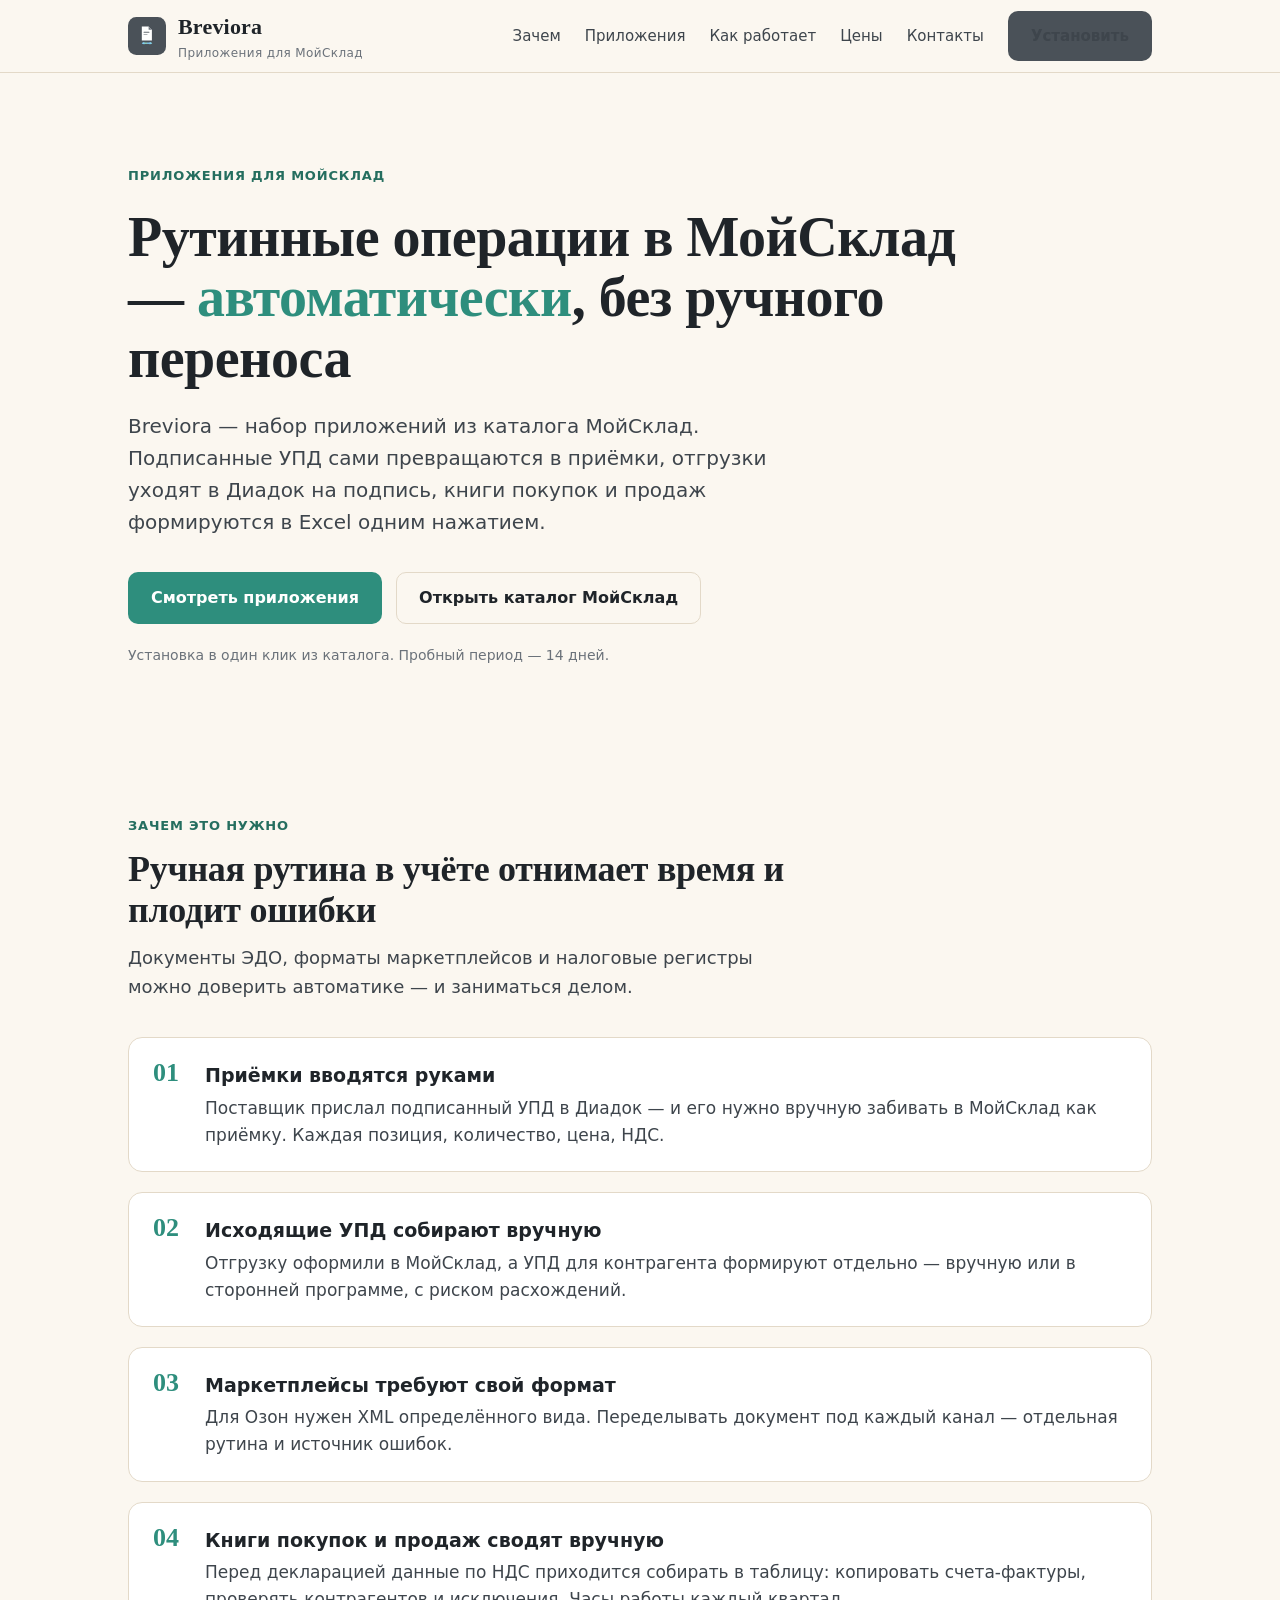
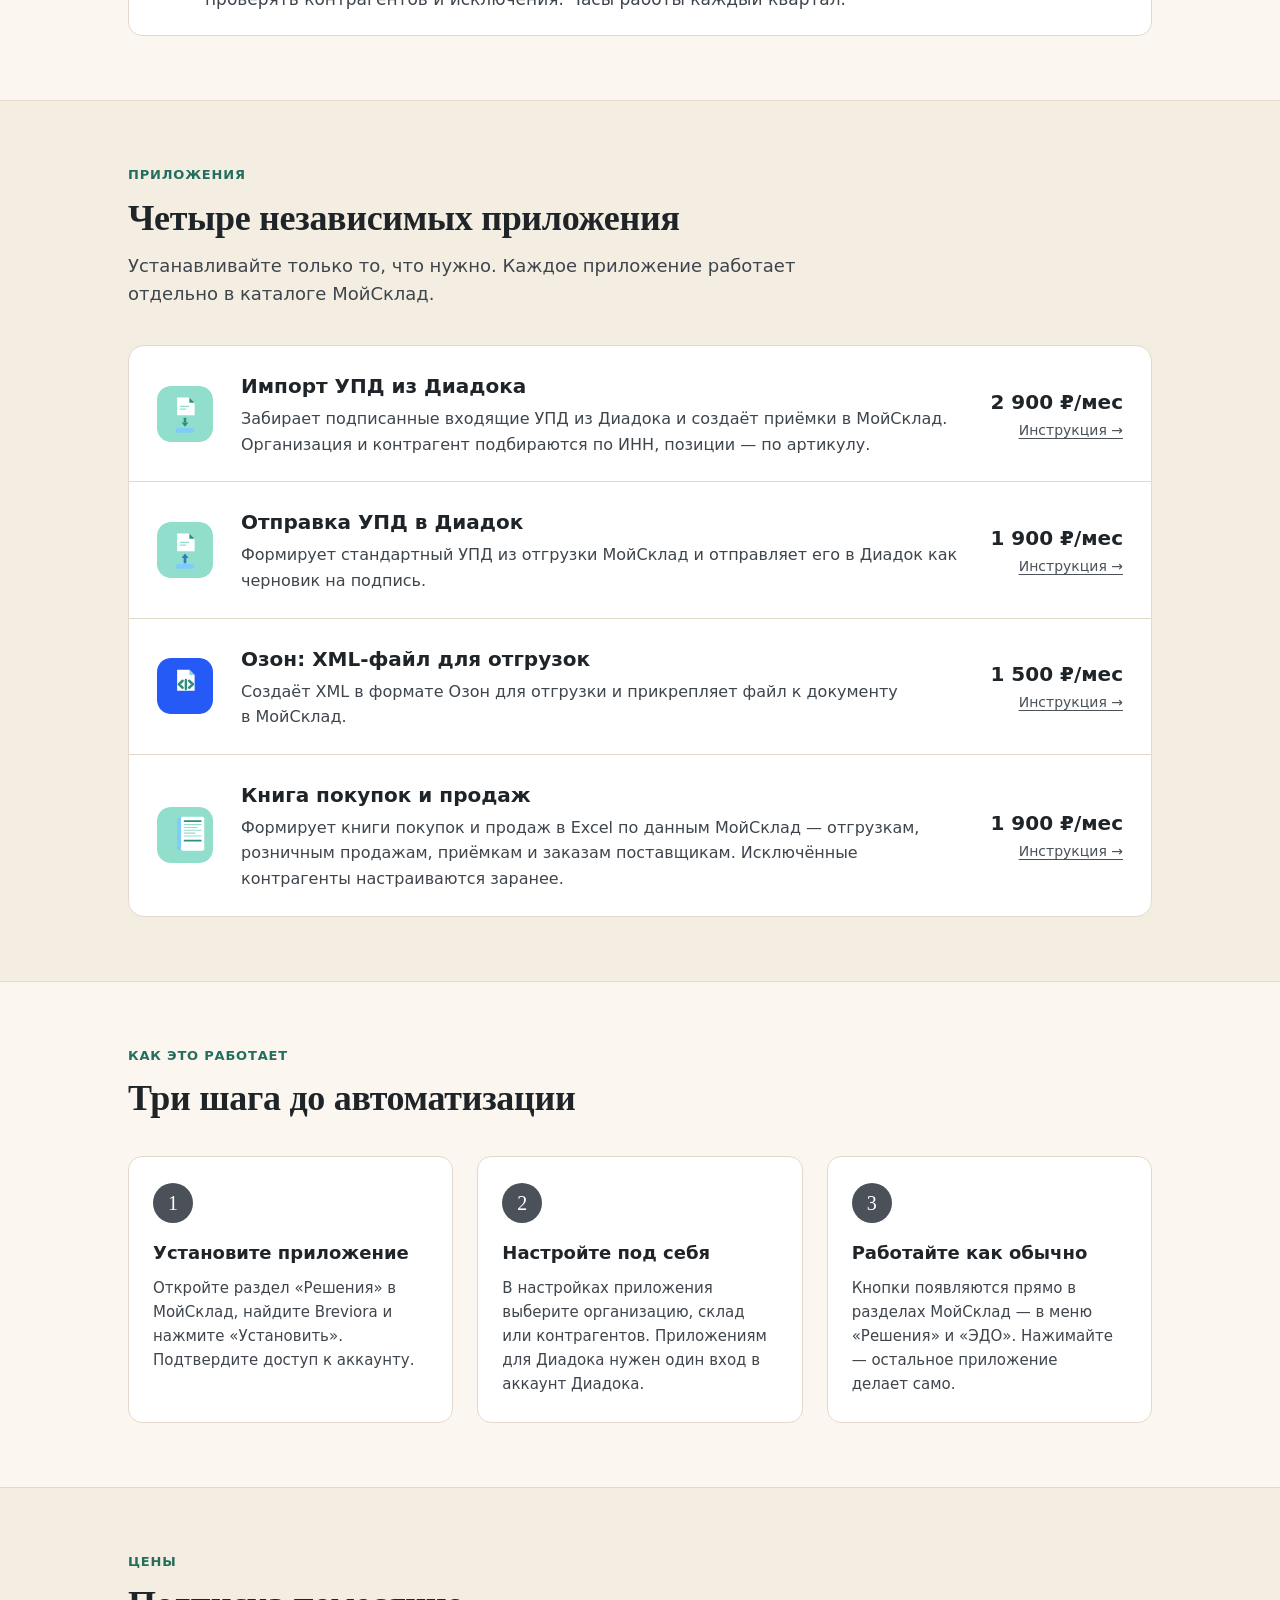
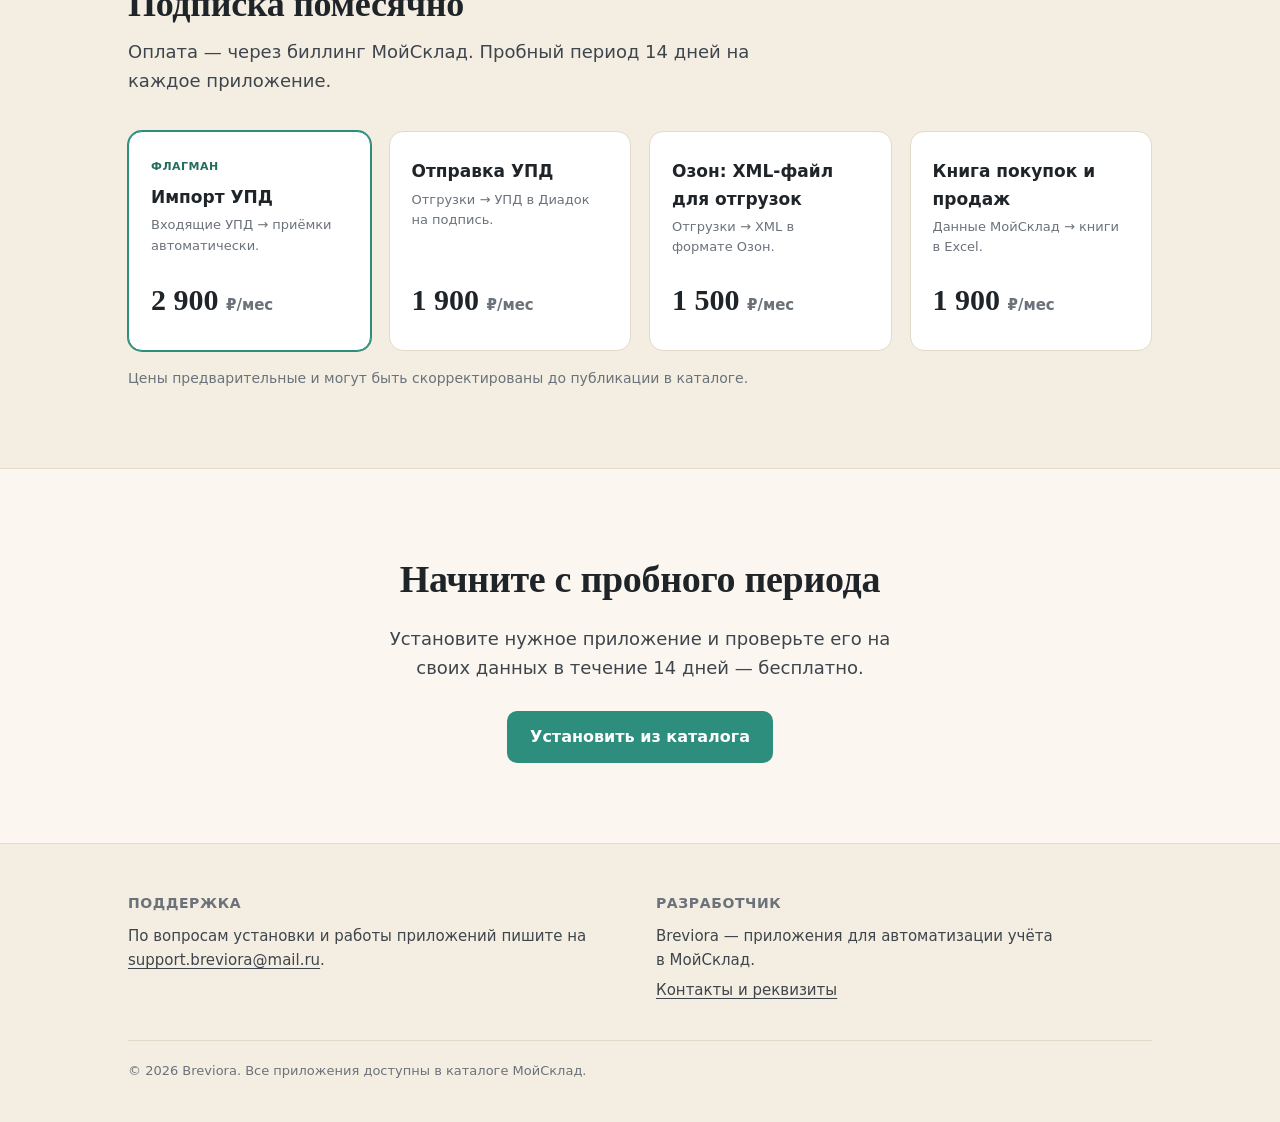
==== commit d9b96695: "Rename app to 'Озон: XML-файл для отгрузок' everywhere on the site Matches the live catalog name (se" ====
--- a/index.html
+++ b/index.html
@@ -110,7 +110,7 @@
       <div class="solution">
         <div class="glyph"><img src="assets/brand/icon-xml.svg" alt=""></div>
         <div class="body">
-          <h3>XML-файл для Озон</h3>
+          <h3>Озон: XML-файл для отгрузок</h3>
           <p>Создаёт XML в формате Озон для отгрузки и прикрепляет файл к документу в МойСклад.</p>
         </div>
         <div class="price"><strong>1 500 ₽/мес</strong><a href="instructions/xml.html">Инструкция →</a></div>
@@ -173,7 +173,7 @@
         <div class="pcost">1 900 <span>₽/мес</span></div>
       </div>
       <div class="plan">
-        <div class="pname">XML-файл для Озон</div>
+        <div class="pname">Озон: XML-файл для отгрузок</div>
         <p class="pdesc">Отгрузки → XML в формате Озон.</p>
         <div class="pcost">1 500 <span>₽/мес</span></div>
       </div>
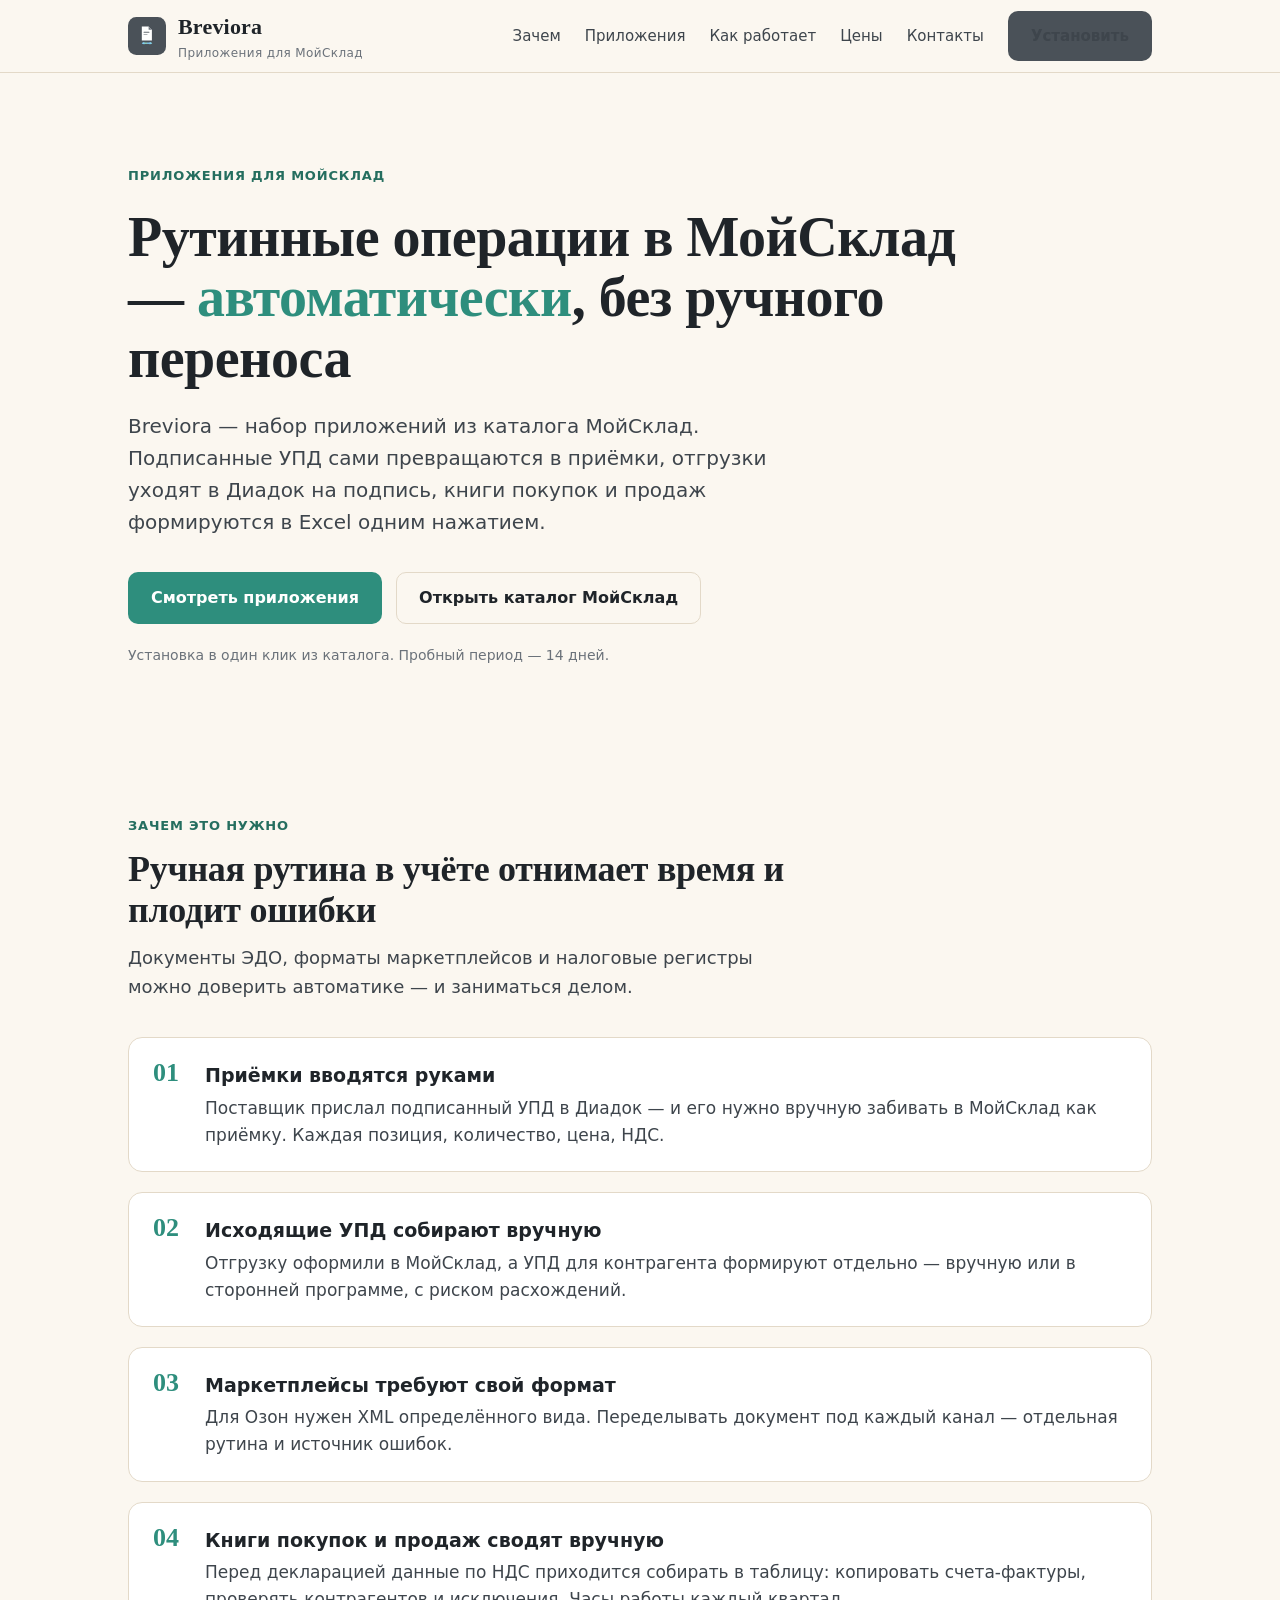
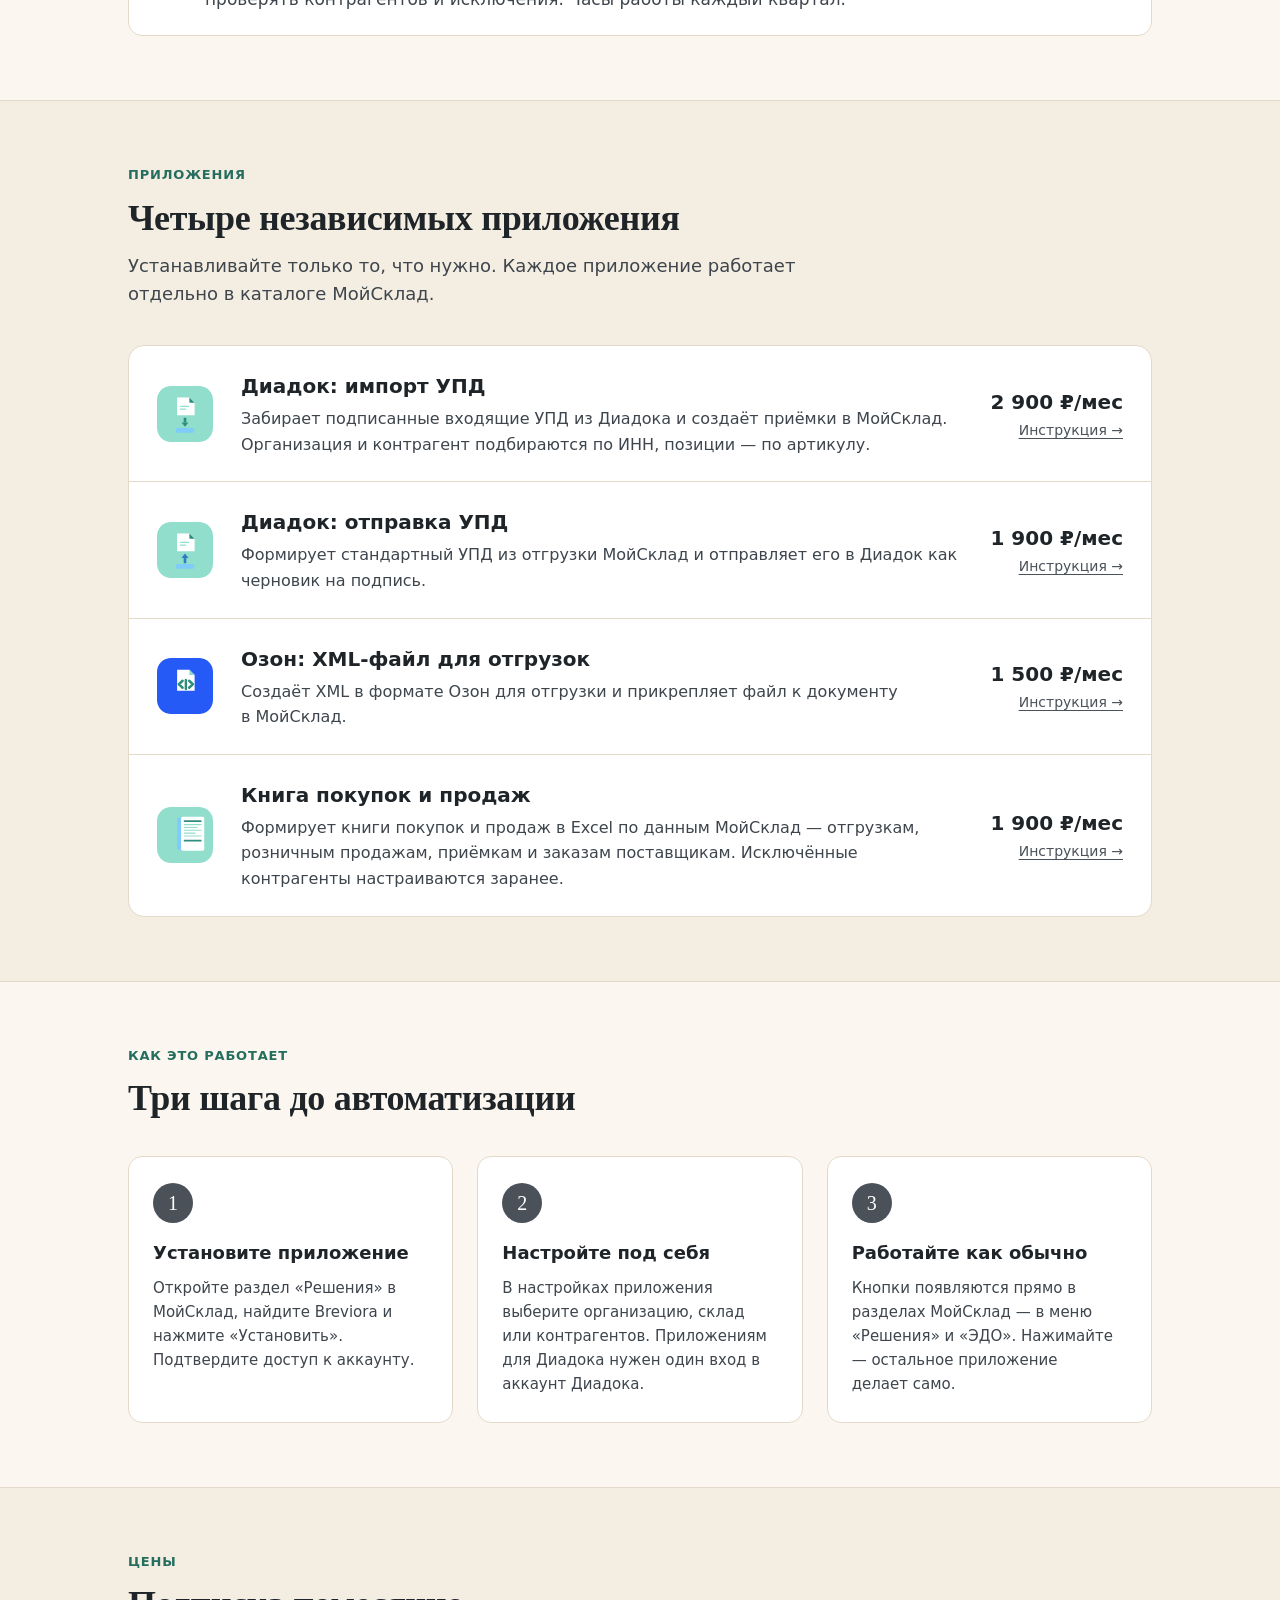
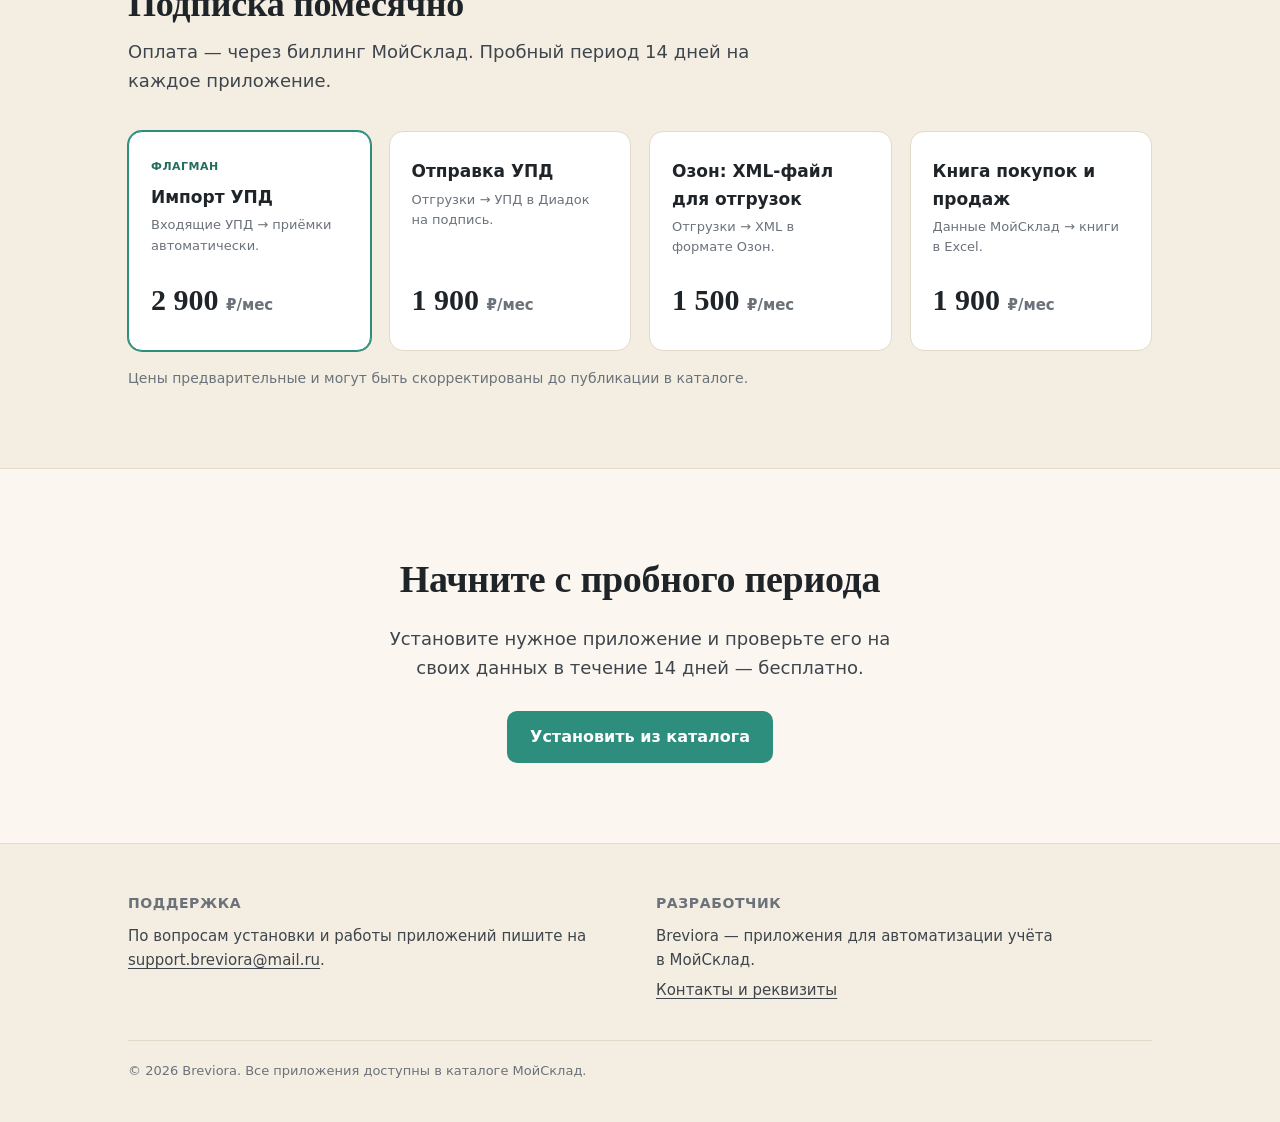
==== commit 3b0d510c: "Rename Diadoc apps to catalog names: 'Диадок: импорт УПД', 'Диадок: отправка УПД' Landing cards, tit" ====
--- a/index.html
+++ b/index.html
@@ -94,7 +94,7 @@
       <div class="solution">
         <div class="glyph"><img src="assets/brand/icon-import.svg" alt=""></div>
         <div class="body">
-          <h3>Импорт УПД из Диадока</h3>
+          <h3>Диадок: импорт УПД</h3>
           <p>Забирает подписанные входящие УПД из Диадока и создаёт приёмки в МойСклад. Организация и контрагент подбираются по ИНН, позиции — по артикулу.</p>
         </div>
         <div class="price"><strong>2 900 ₽/мес</strong><a href="instructions/import.html">Инструкция →</a></div>
@@ -102,7 +102,7 @@
       <div class="solution">
         <div class="glyph"><img src="assets/brand/icon-push.svg" alt=""></div>
         <div class="body">
-          <h3>Отправка УПД в Диадок</h3>
+          <h3>Диадок: отправка УПД</h3>
           <p>Формирует стандартный УПД из отгрузки МойСклад и отправляет его в Диадок как черновик на подпись.</p>
         </div>
         <div class="price"><strong>1 900 ₽/мес</strong><a href="instructions/push.html">Инструкция →</a></div>
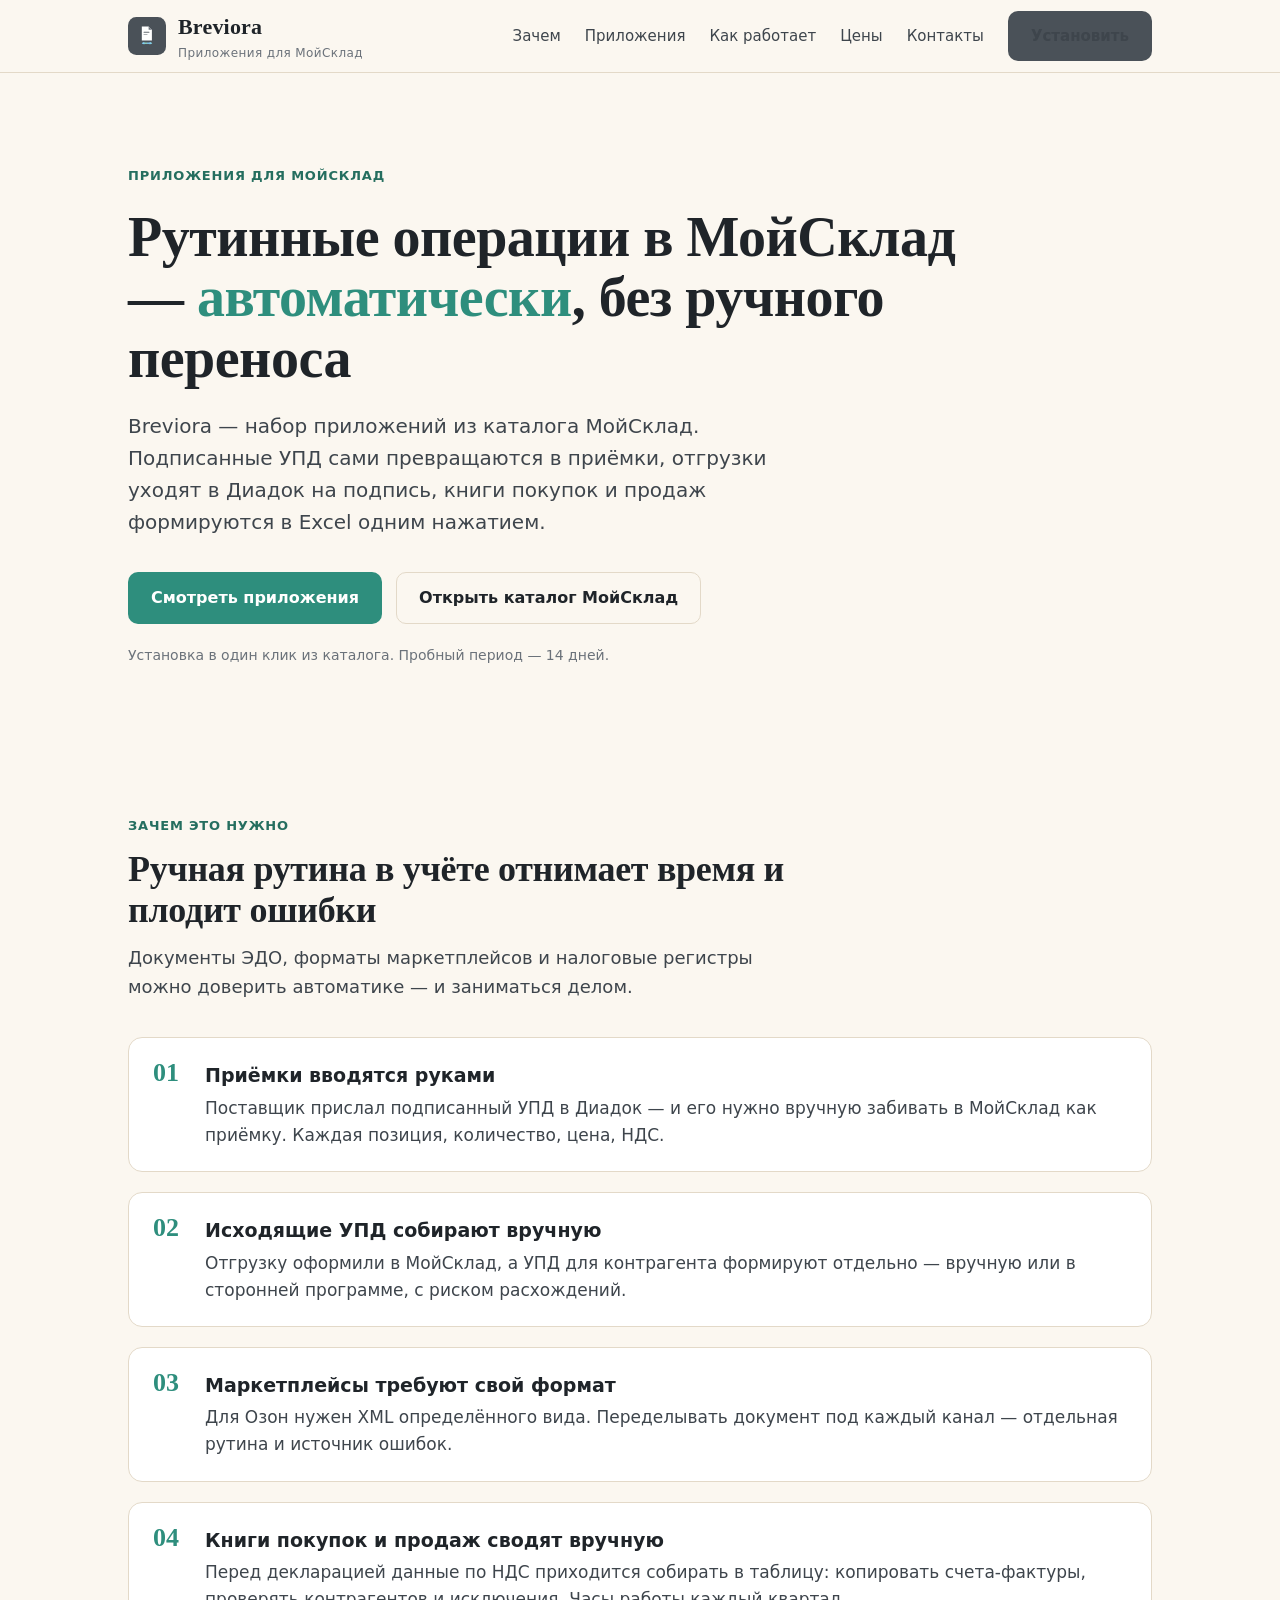
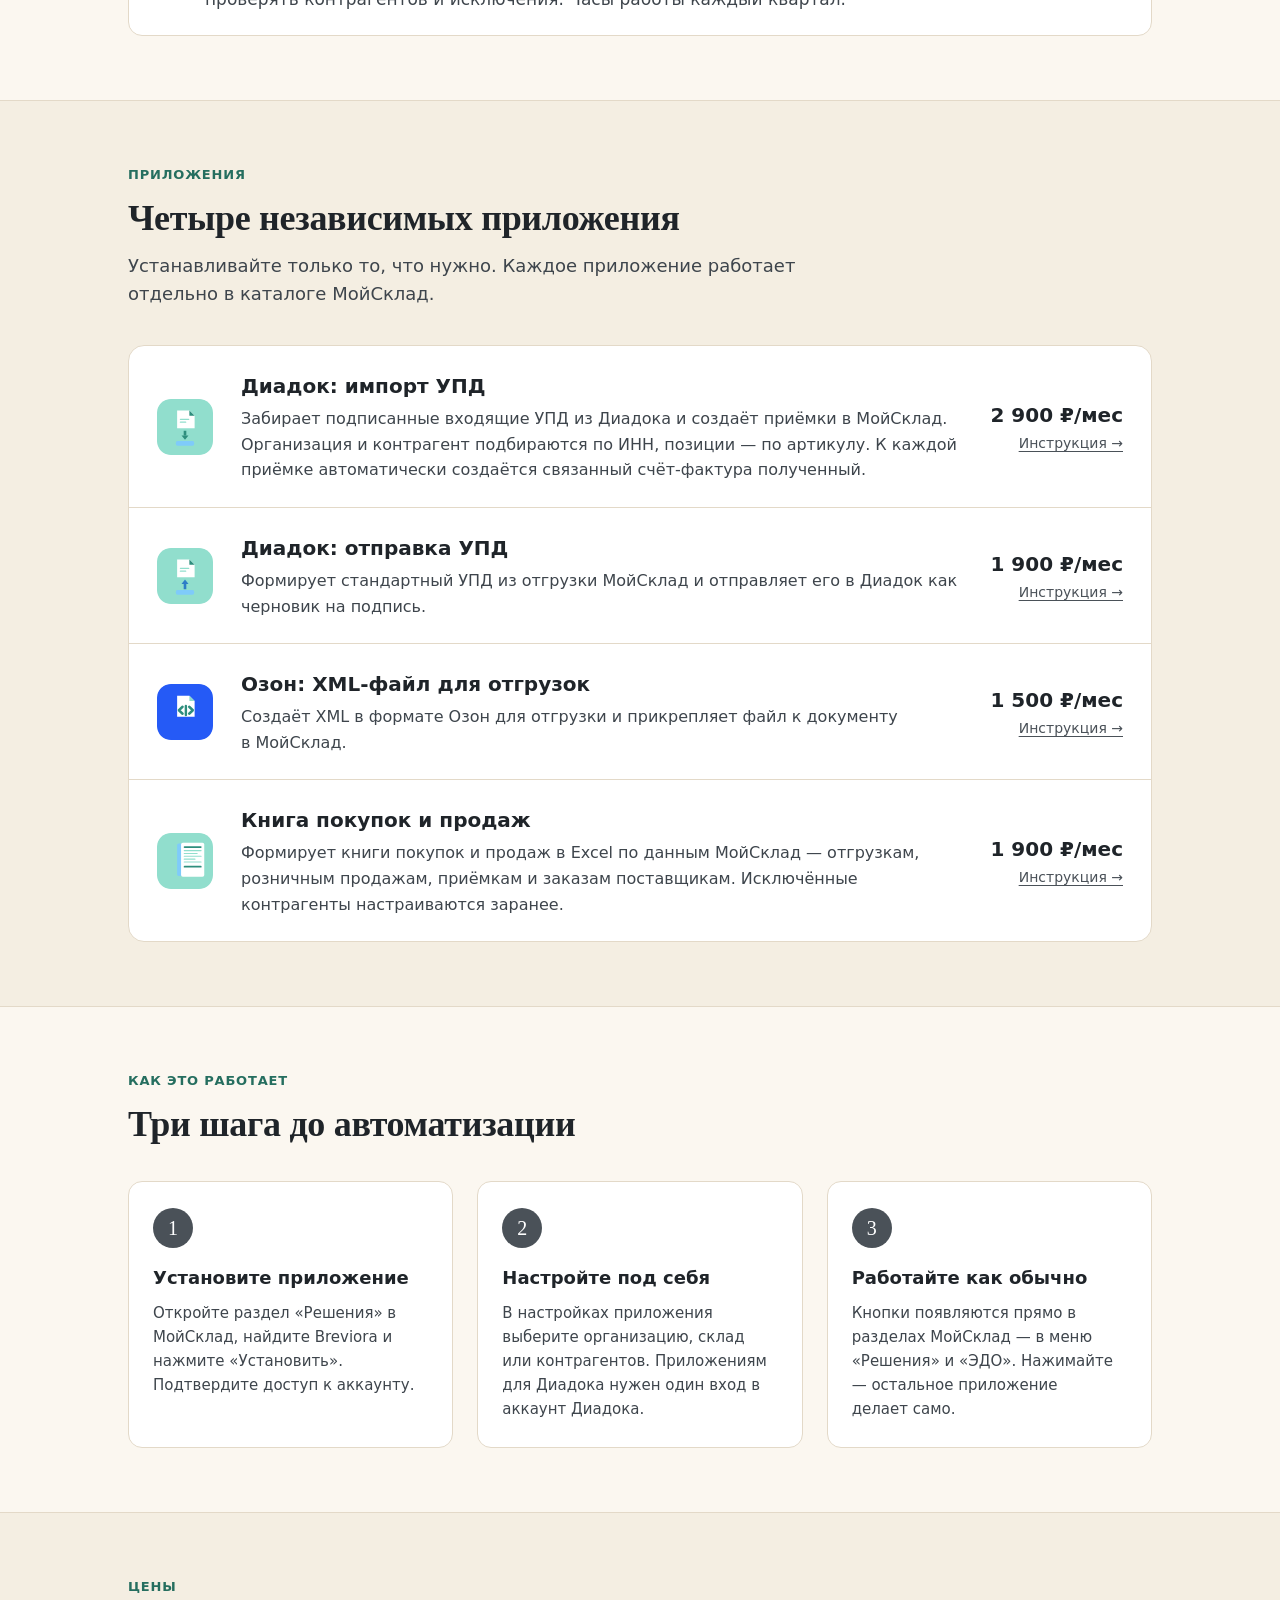
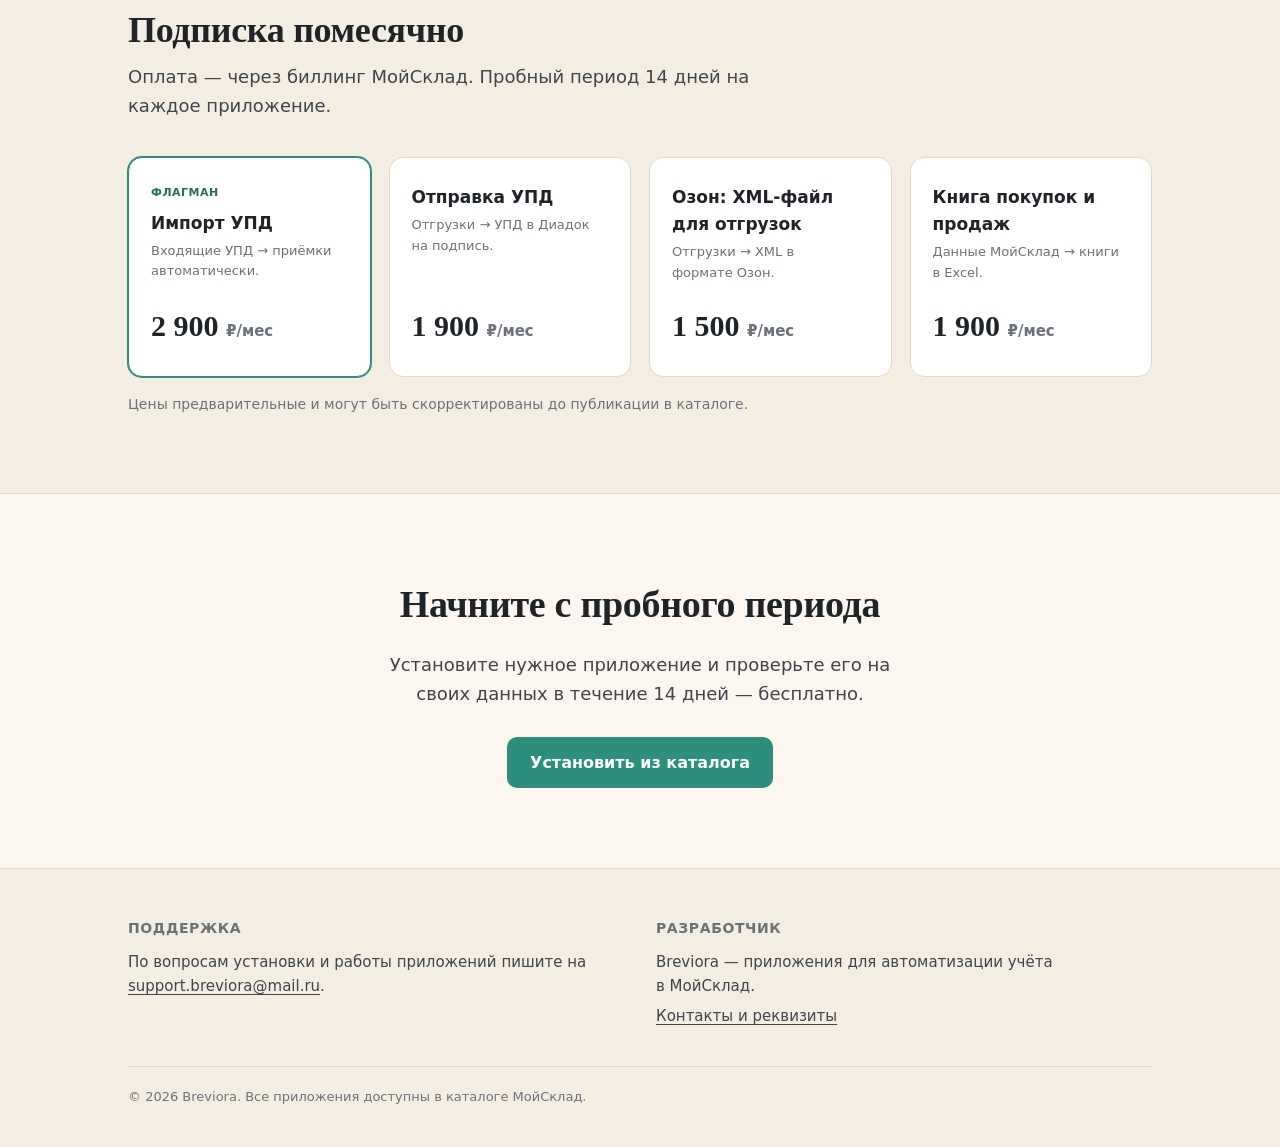
==== commit bf99cdac: "import card: mention auto-created linked received invoice (счёт-фактура полученный)" ====
--- a/index.html
+++ b/index.html
@@ -95,7 +95,7 @@
         <div class="glyph"><img src="assets/brand/icon-import.svg" alt=""></div>
         <div class="body">
           <h3>Диадок: импорт УПД</h3>
-          <p>Забирает подписанные входящие УПД из Диадока и создаёт приёмки в МойСклад. Организация и контрагент подбираются по ИНН, позиции — по артикулу.</p>
+          <p>Забирает подписанные входящие УПД из Диадока и создаёт приёмки в МойСклад. Организация и контрагент подбираются по ИНН, позиции — по артикулу. К каждой приёмке автоматически создаётся связанный счёт-фактура полученный.</p>
         </div>
         <div class="price"><strong>2 900 ₽/мес</strong><a href="instructions/import.html">Инструкция →</a></div>
       </div>
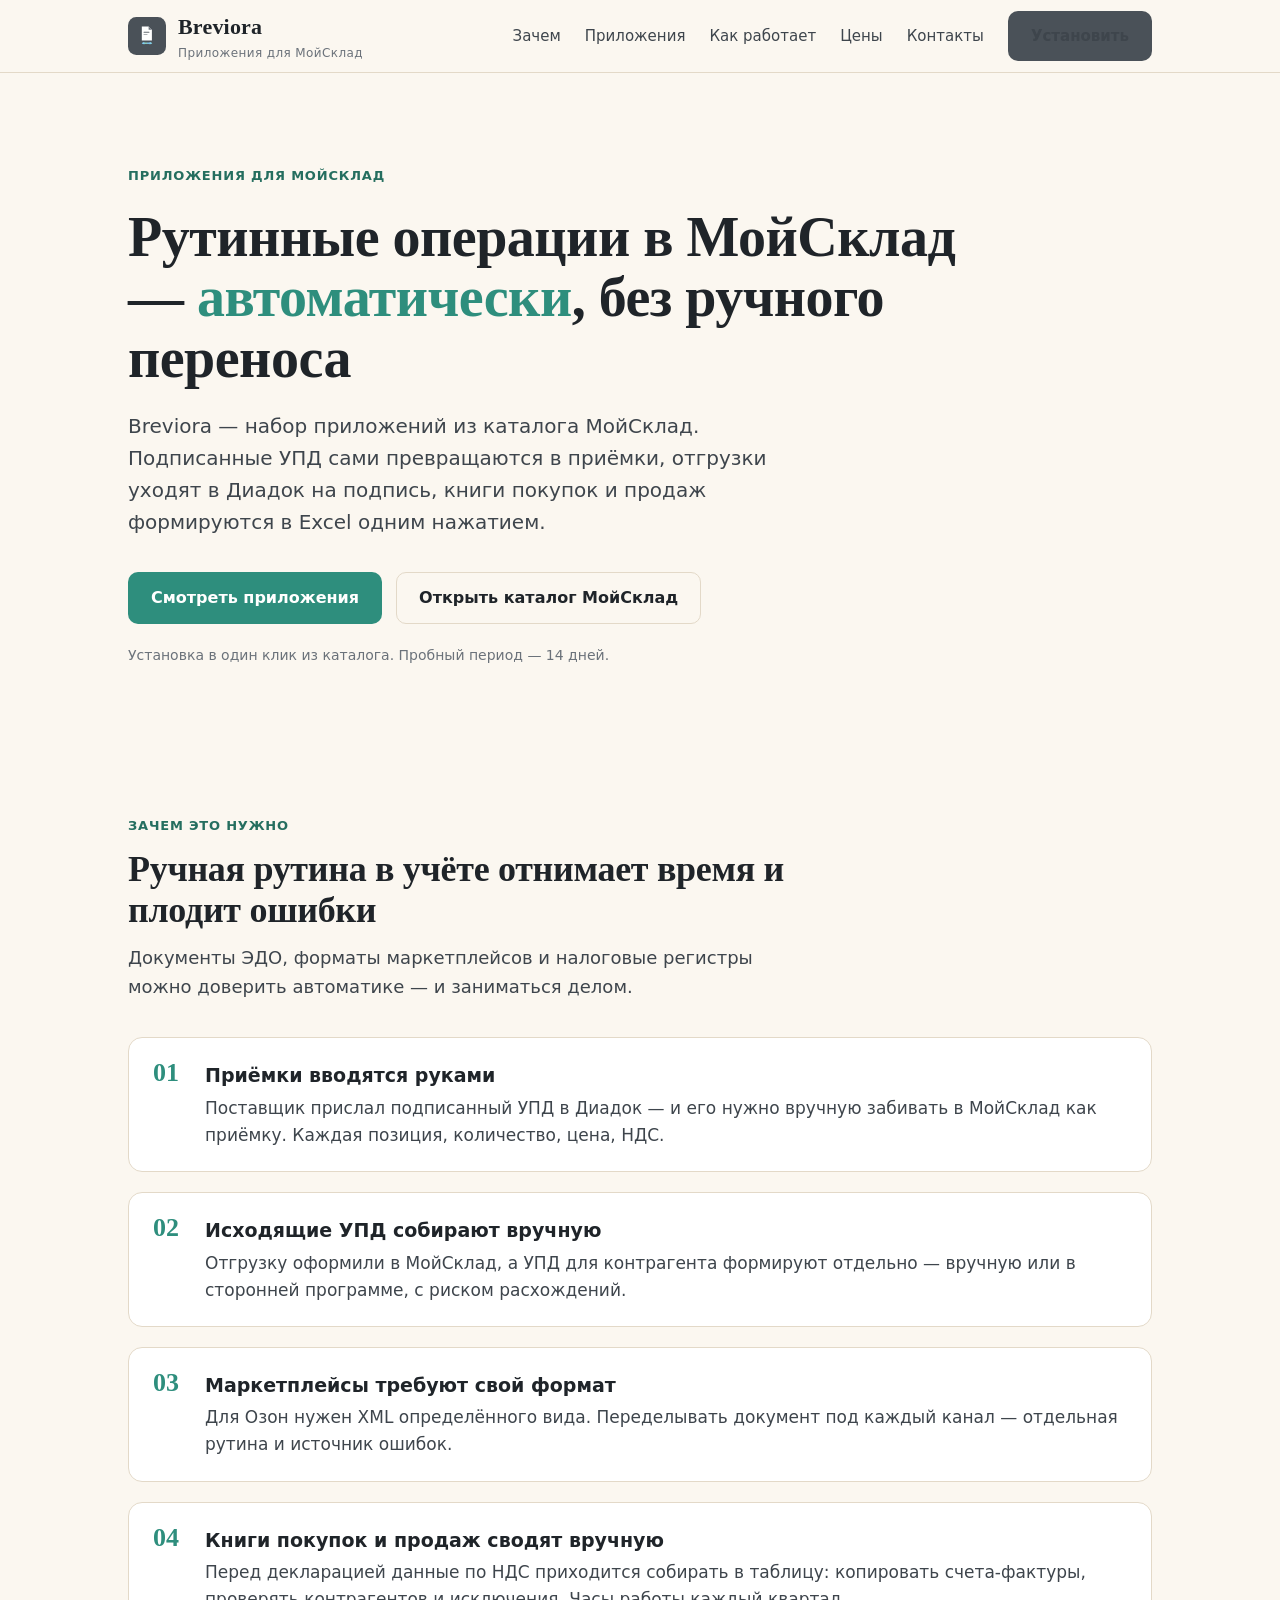
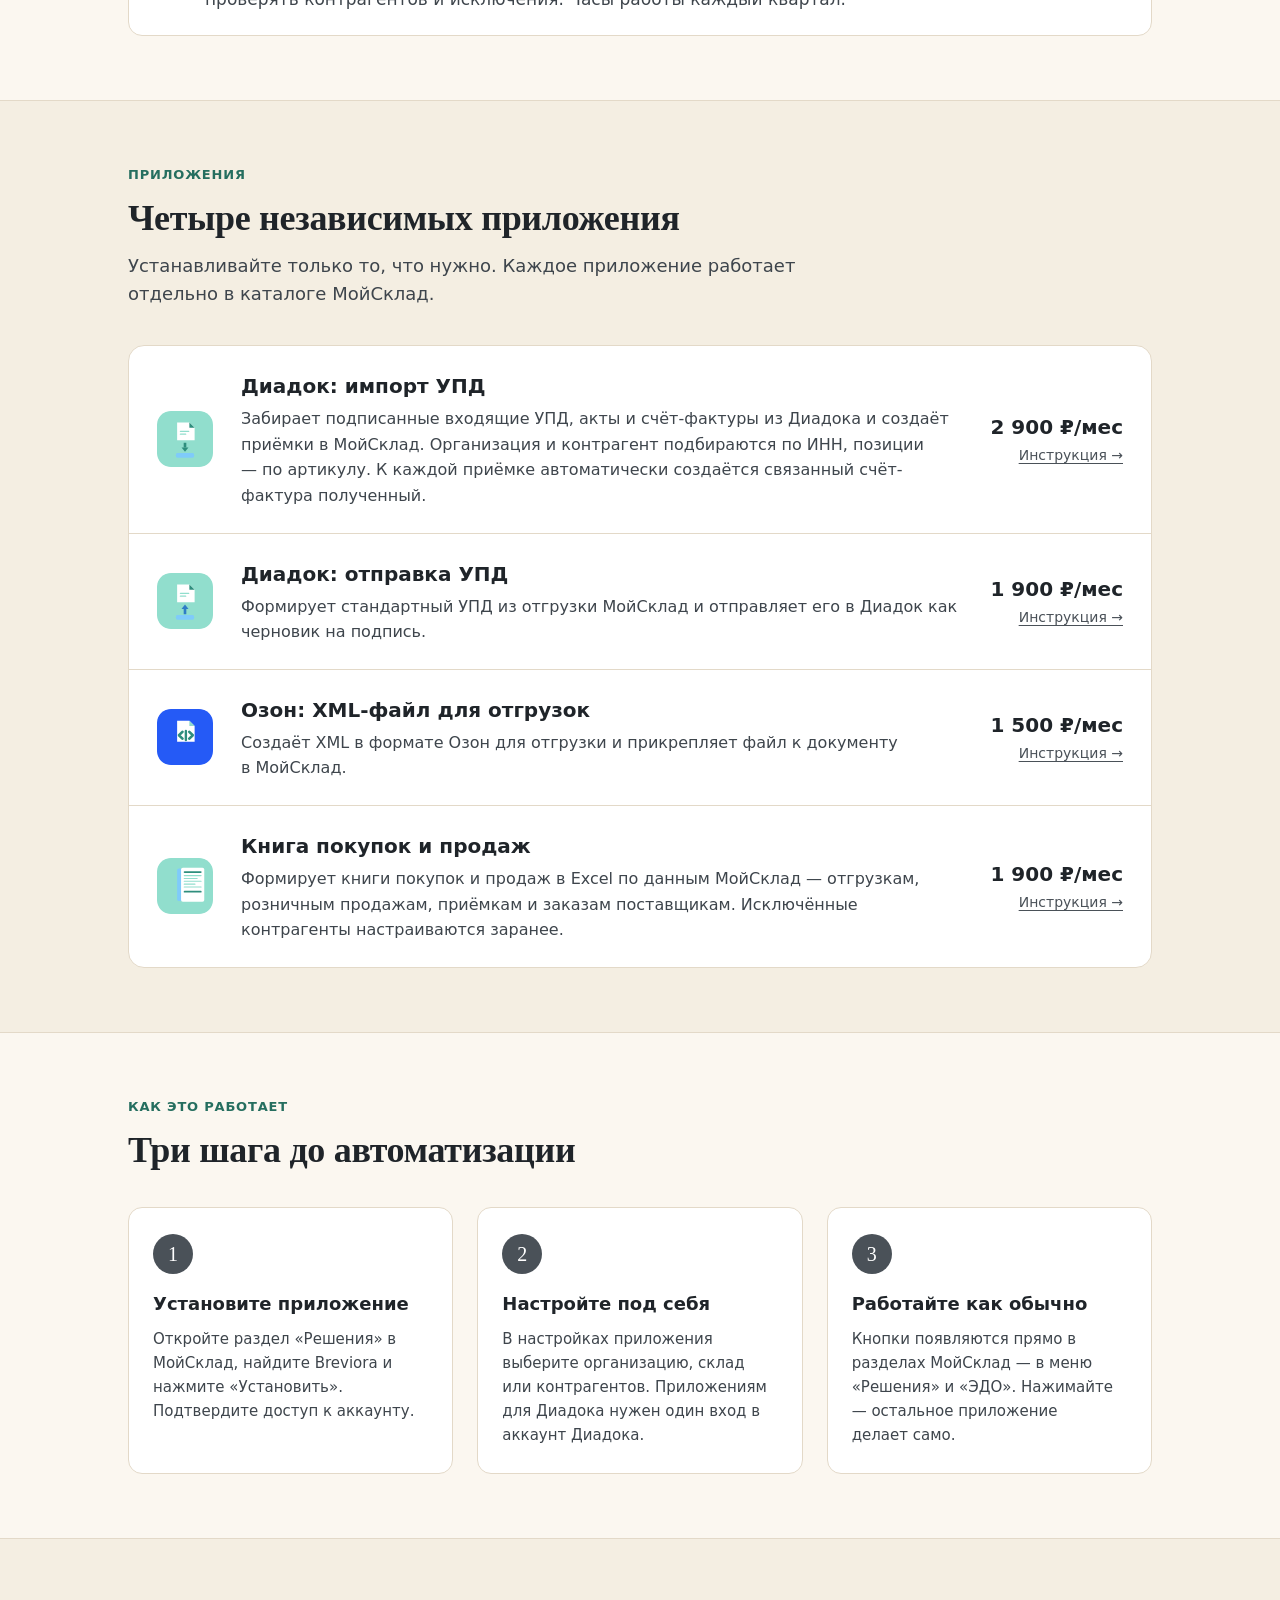
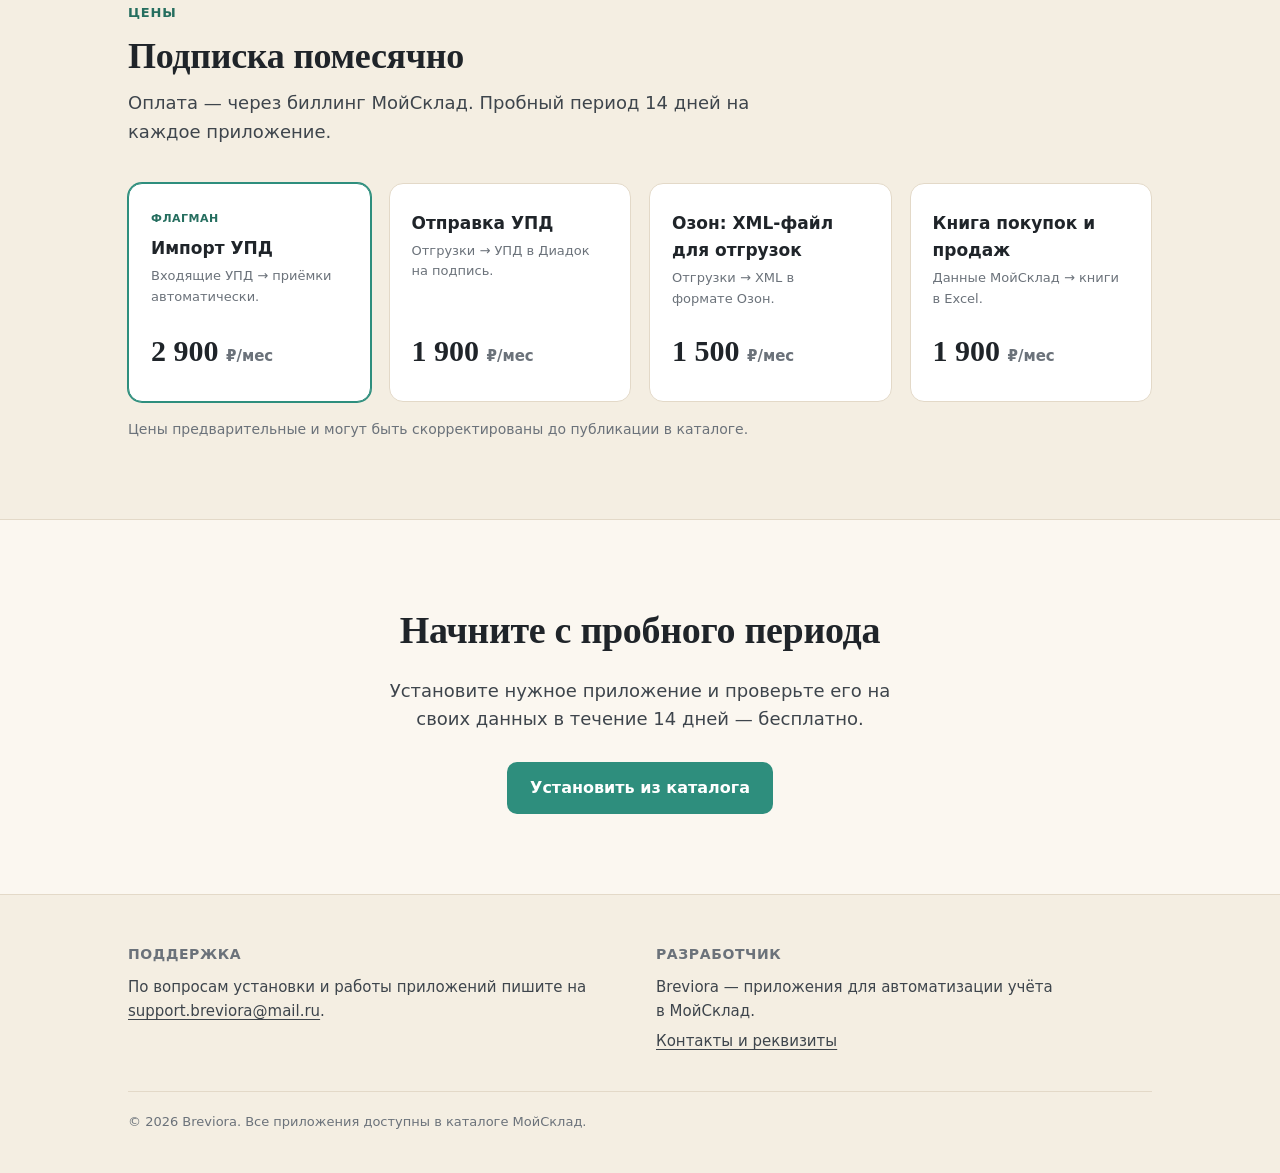
==== commit 6e24ea7d: "import card: УПД + формализованные акты и счёт-фактуры" ====
--- a/index.html
+++ b/index.html
@@ -95,7 +95,7 @@
         <div class="glyph"><img src="assets/brand/icon-import.svg" alt=""></div>
         <div class="body">
           <h3>Диадок: импорт УПД</h3>
-          <p>Забирает подписанные входящие УПД из Диадока и создаёт приёмки в МойСклад. Организация и контрагент подбираются по ИНН, позиции — по артикулу. К каждой приёмке автоматически создаётся связанный счёт-фактура полученный.</p>
+          <p>Забирает подписанные входящие УПД, акты и счёт-фактуры из Диадока и создаёт приёмки в МойСклад. Организация и контрагент подбираются по ИНН, позиции — по артикулу. К каждой приёмке автоматически создаётся связанный счёт-фактура полученный.</p>
         </div>
         <div class="price"><strong>2 900 ₽/мес</strong><a href="instructions/import.html">Инструкция →</a></div>
       </div>
